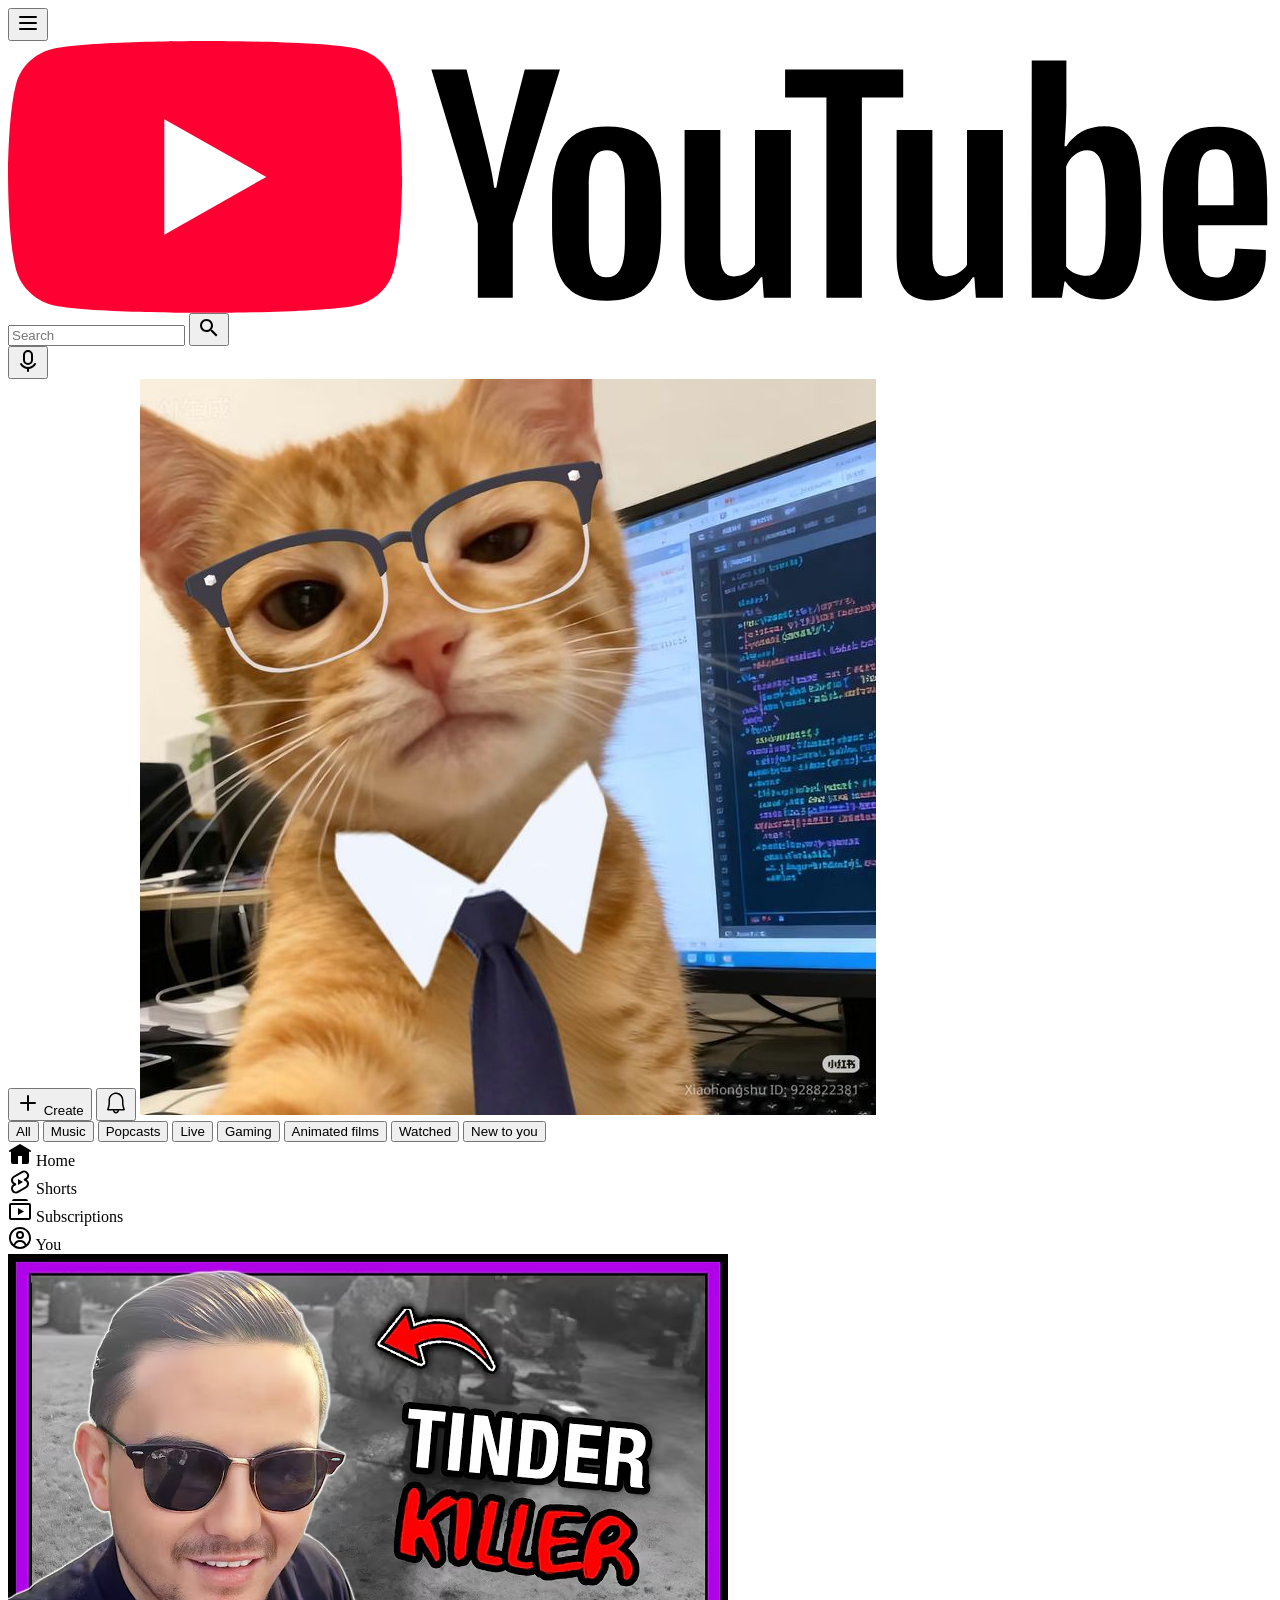
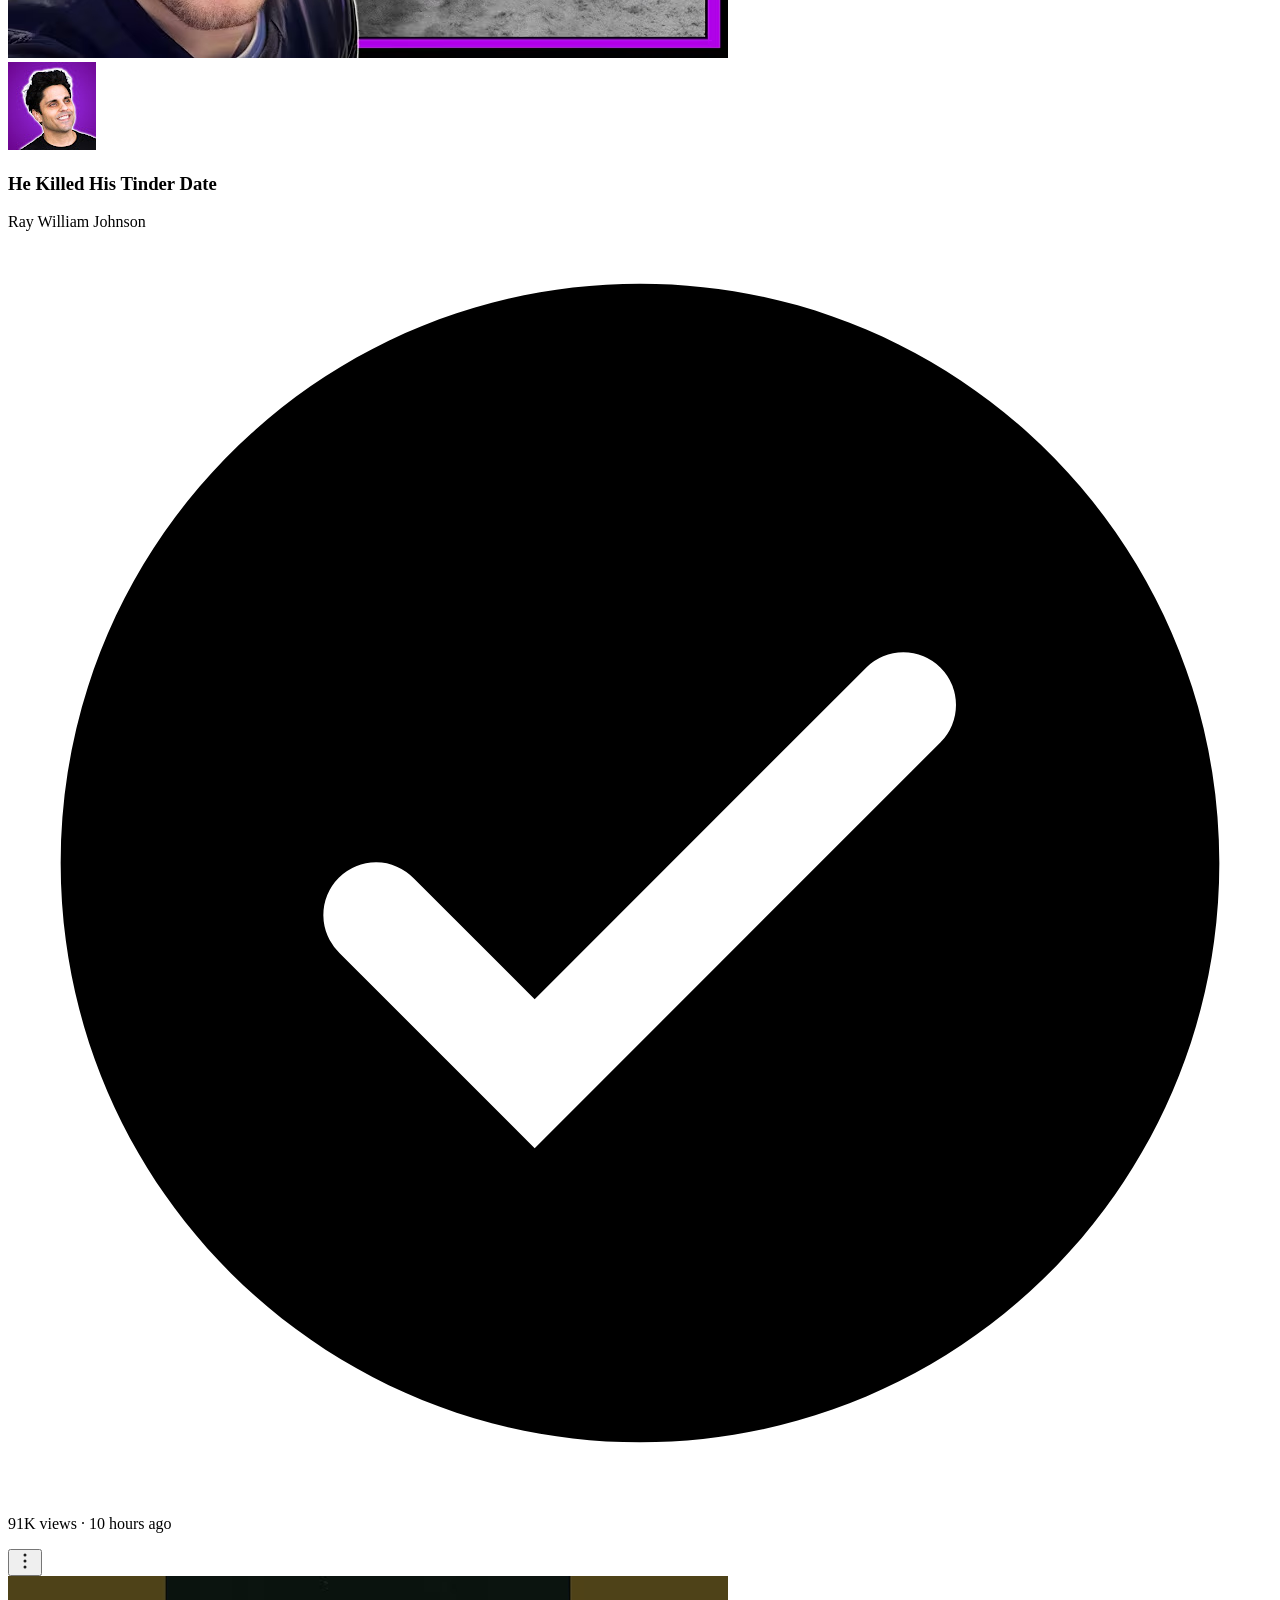
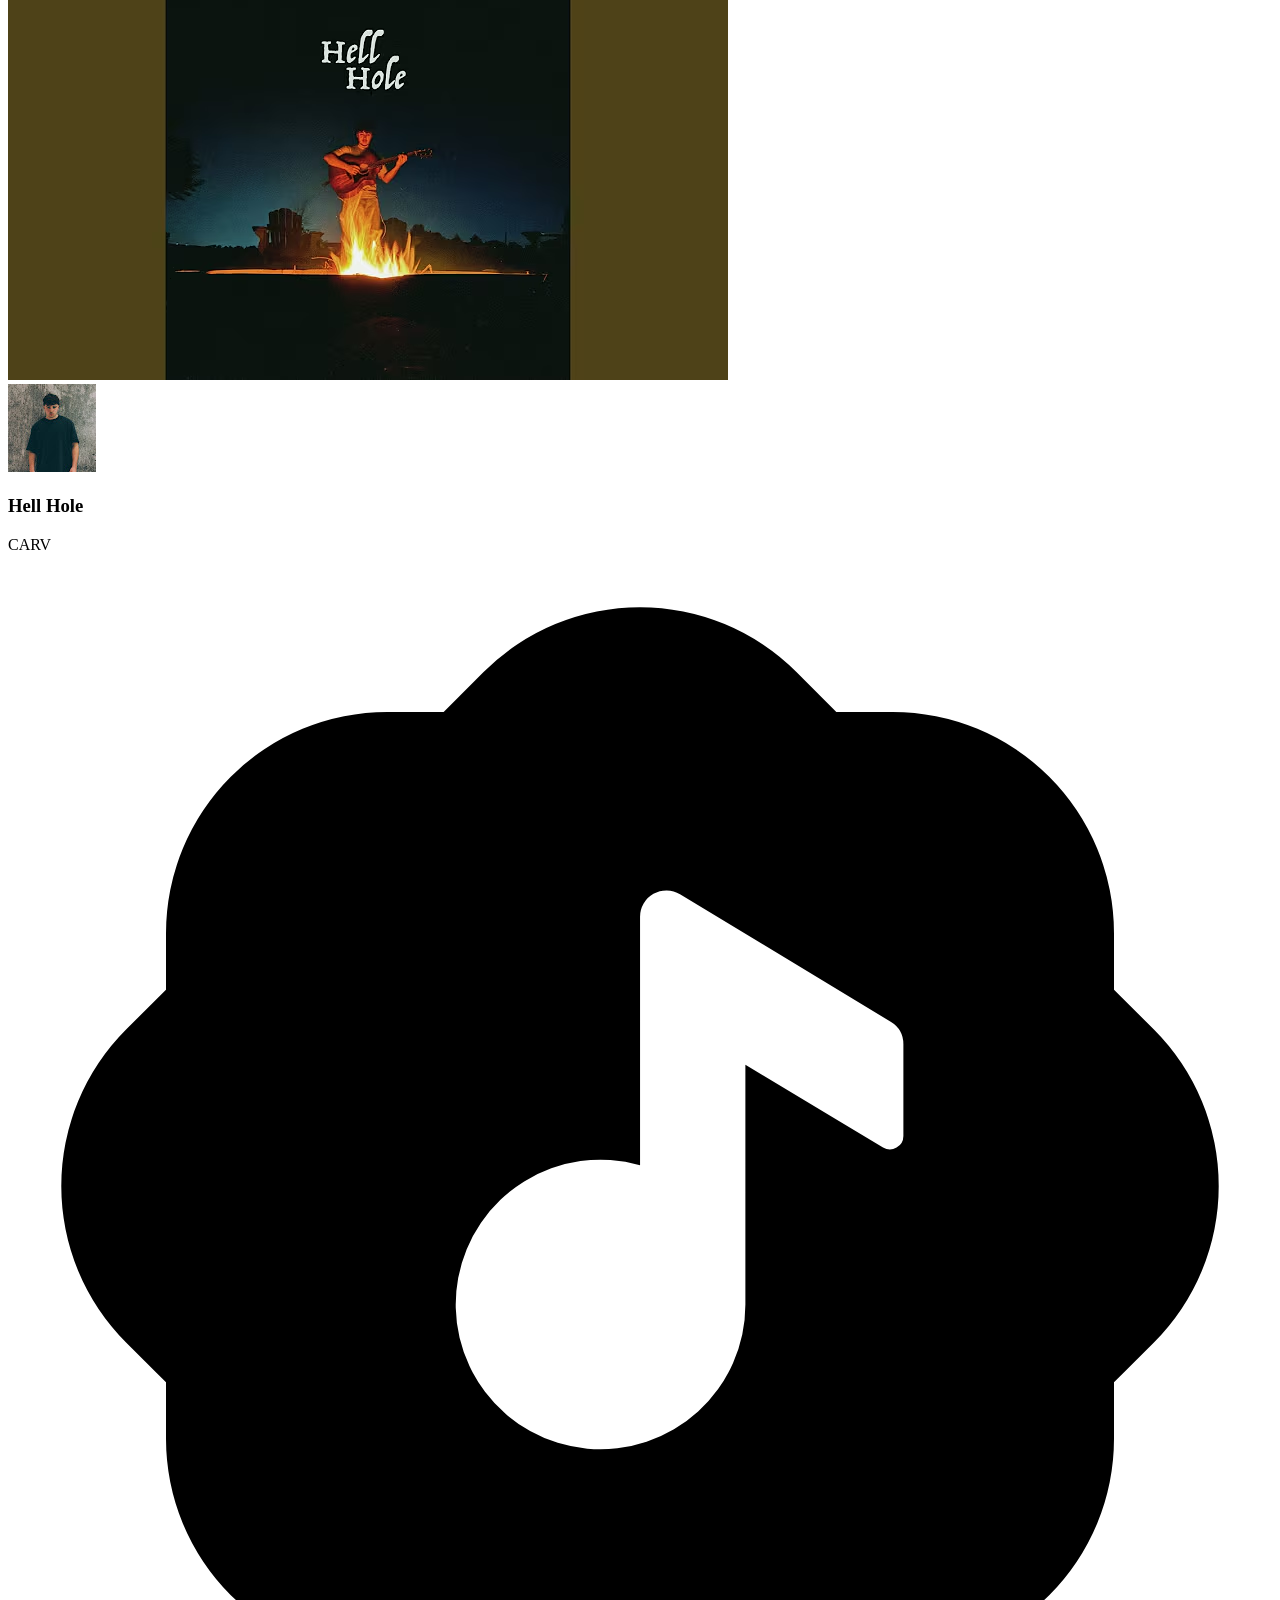
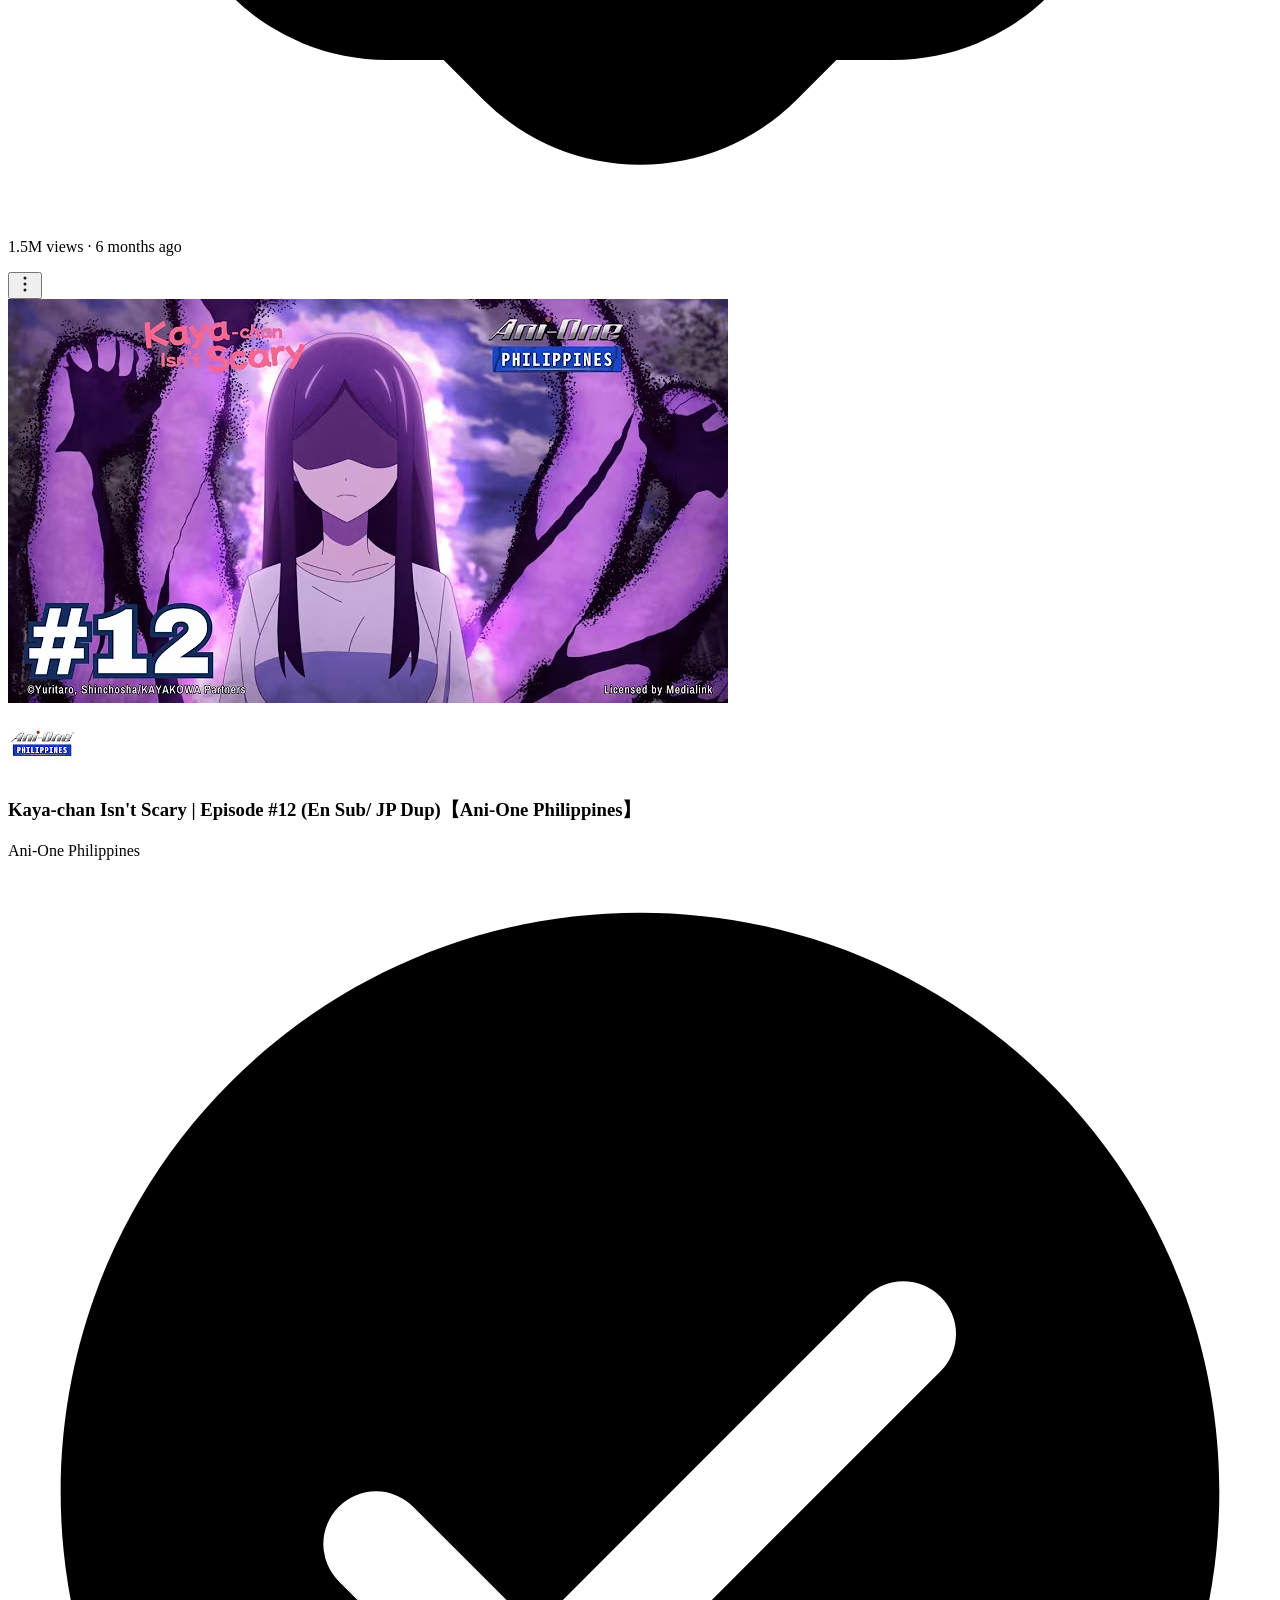
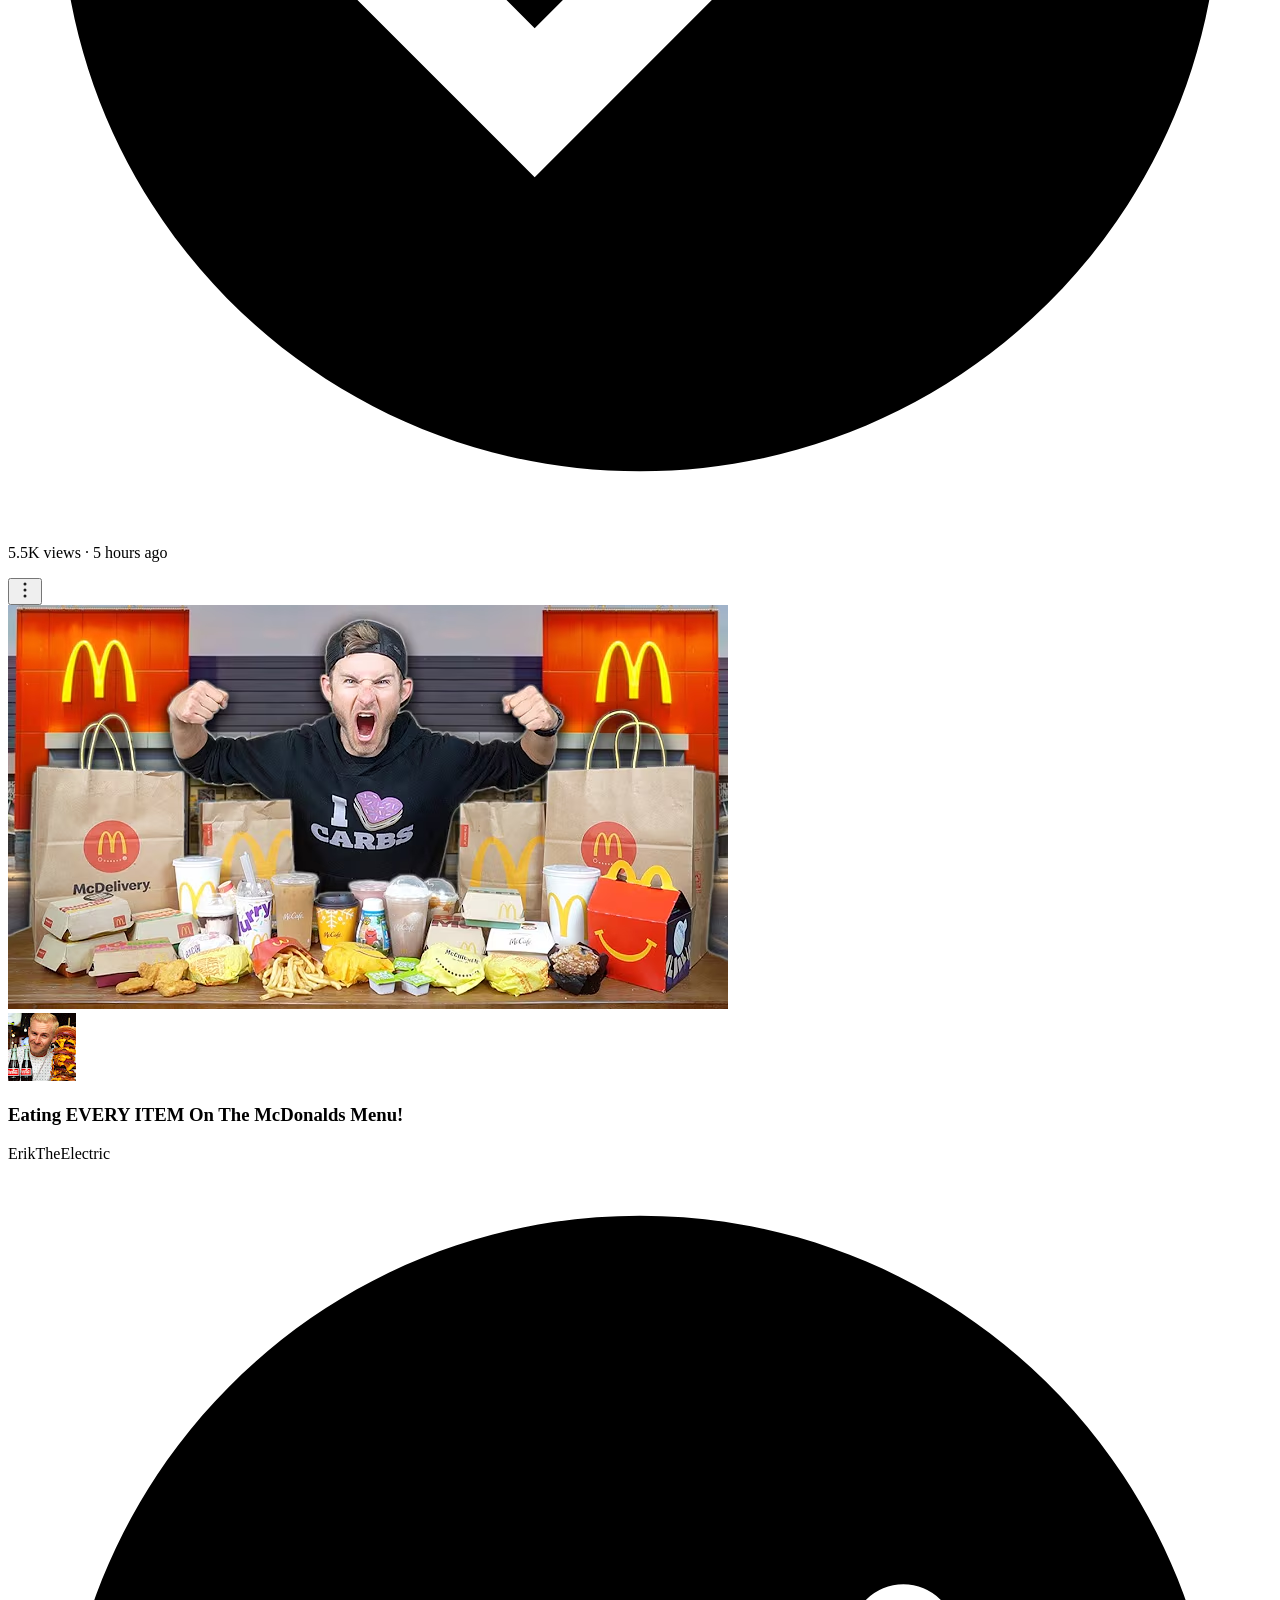
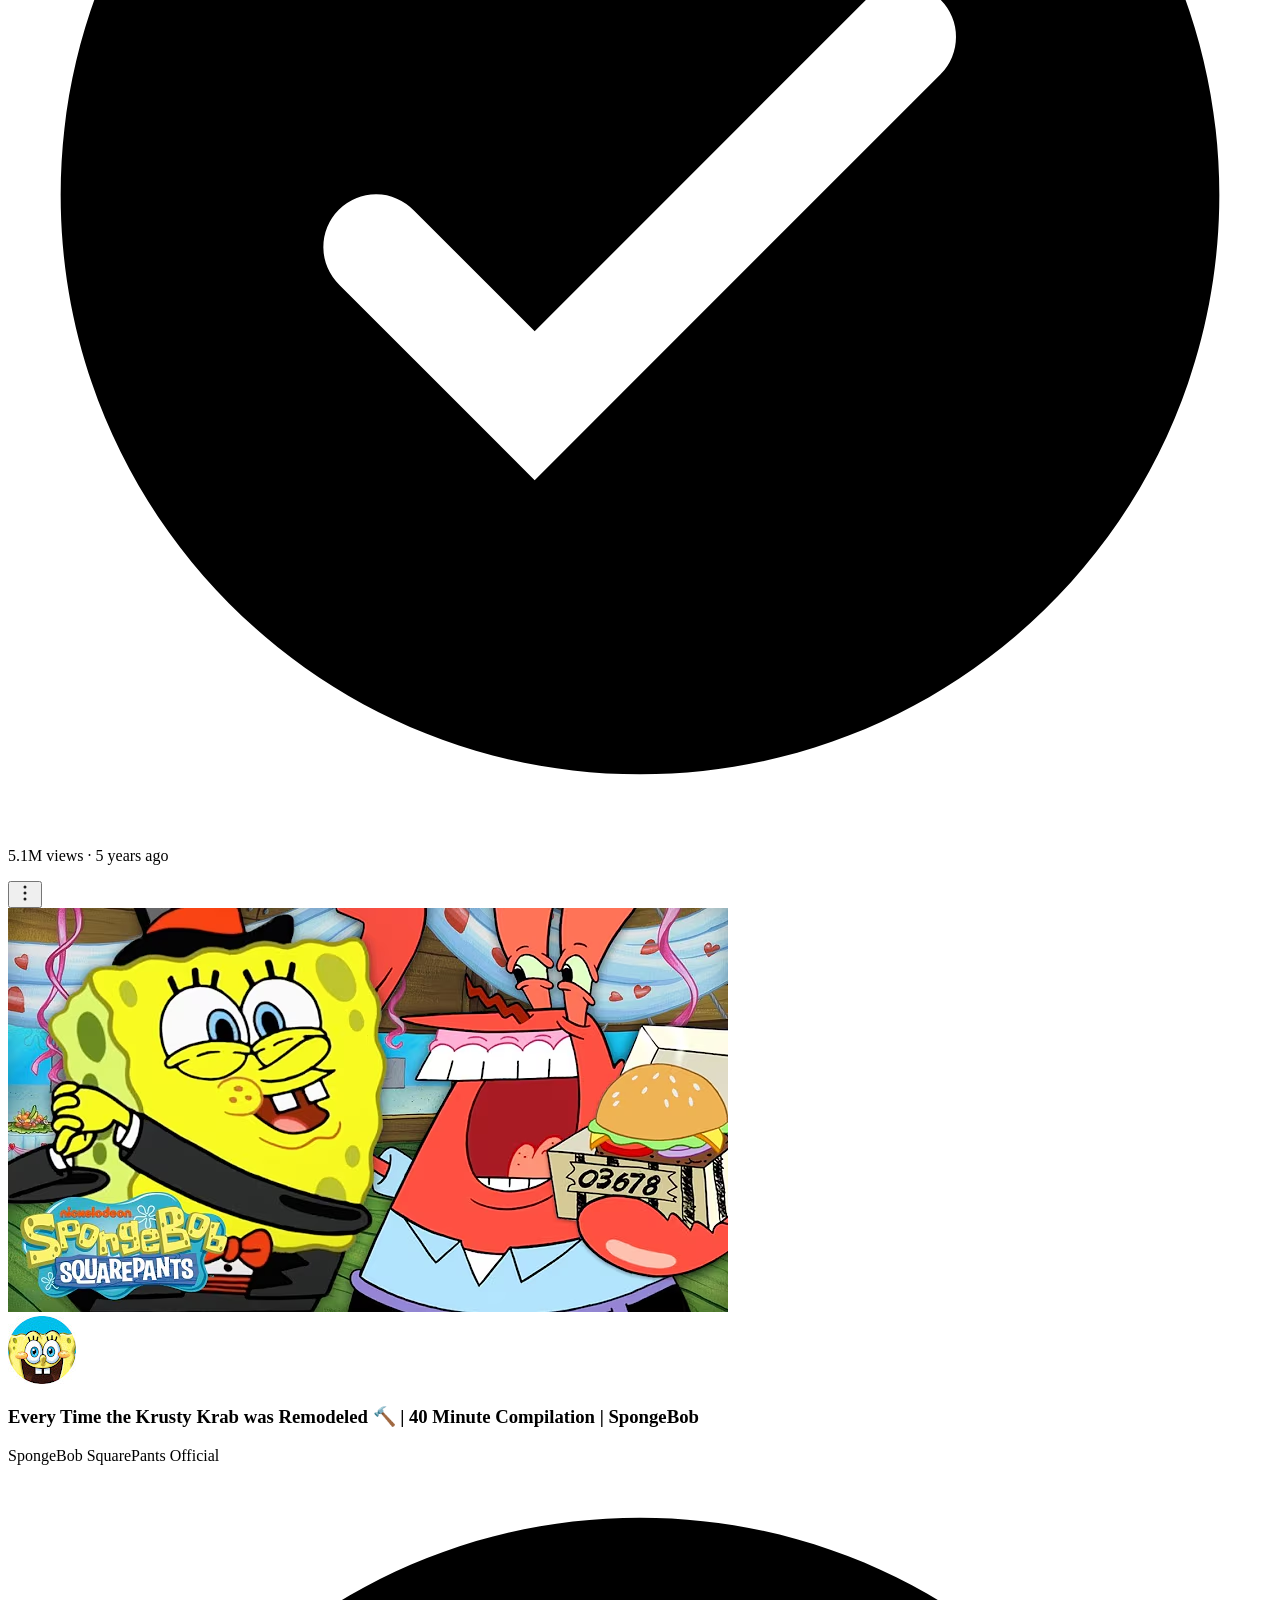
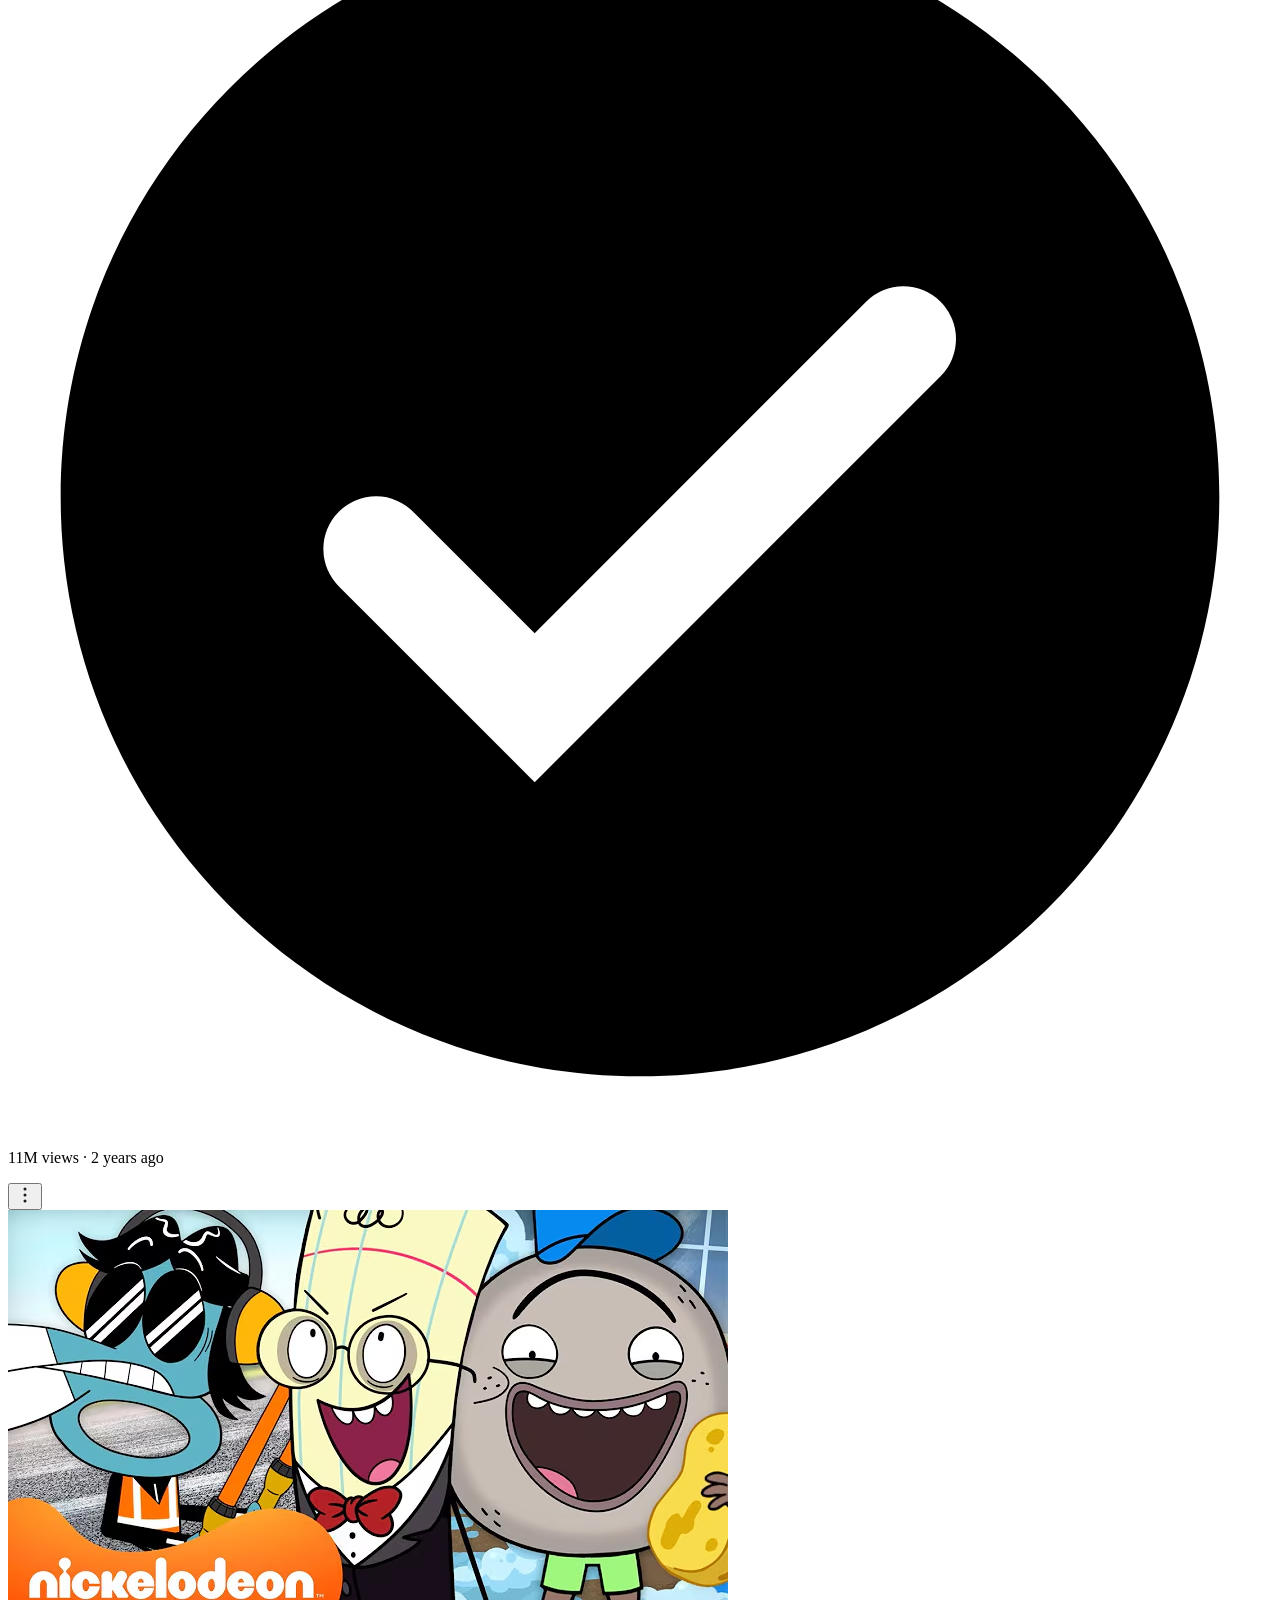
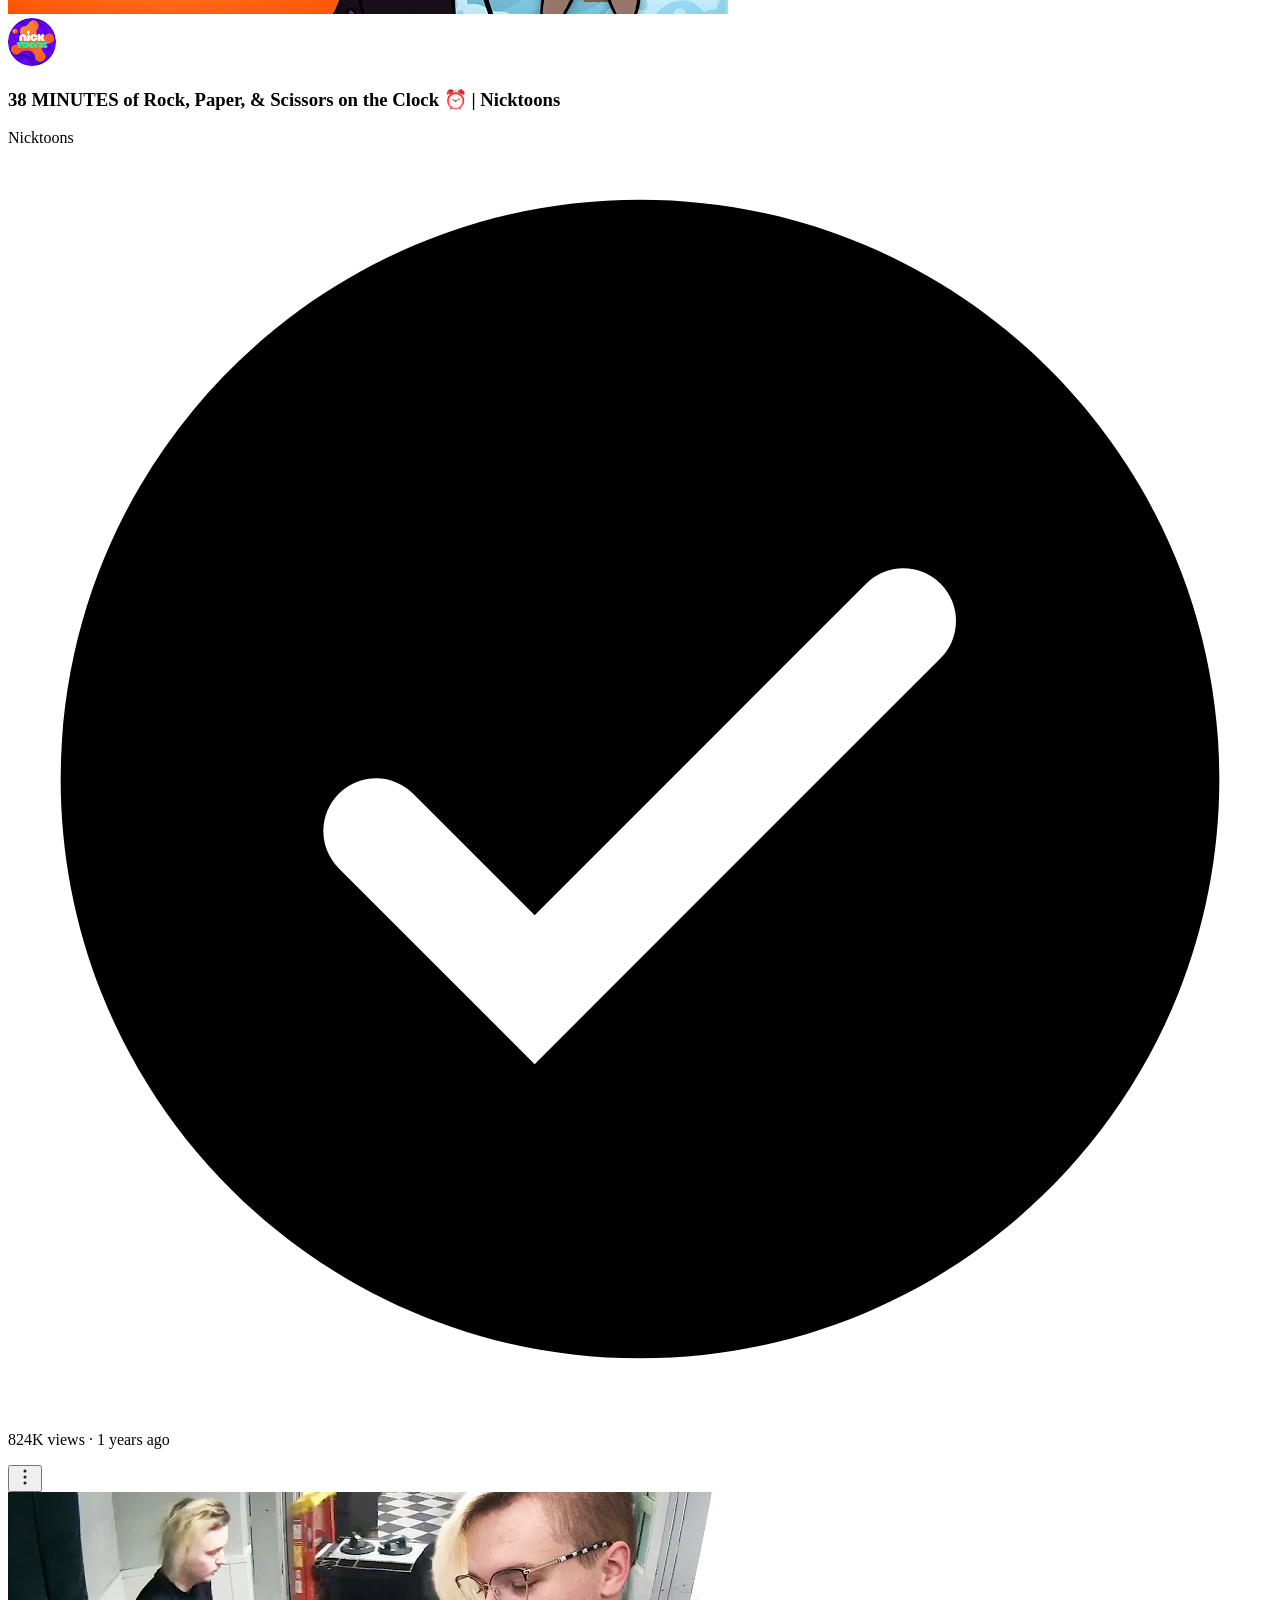
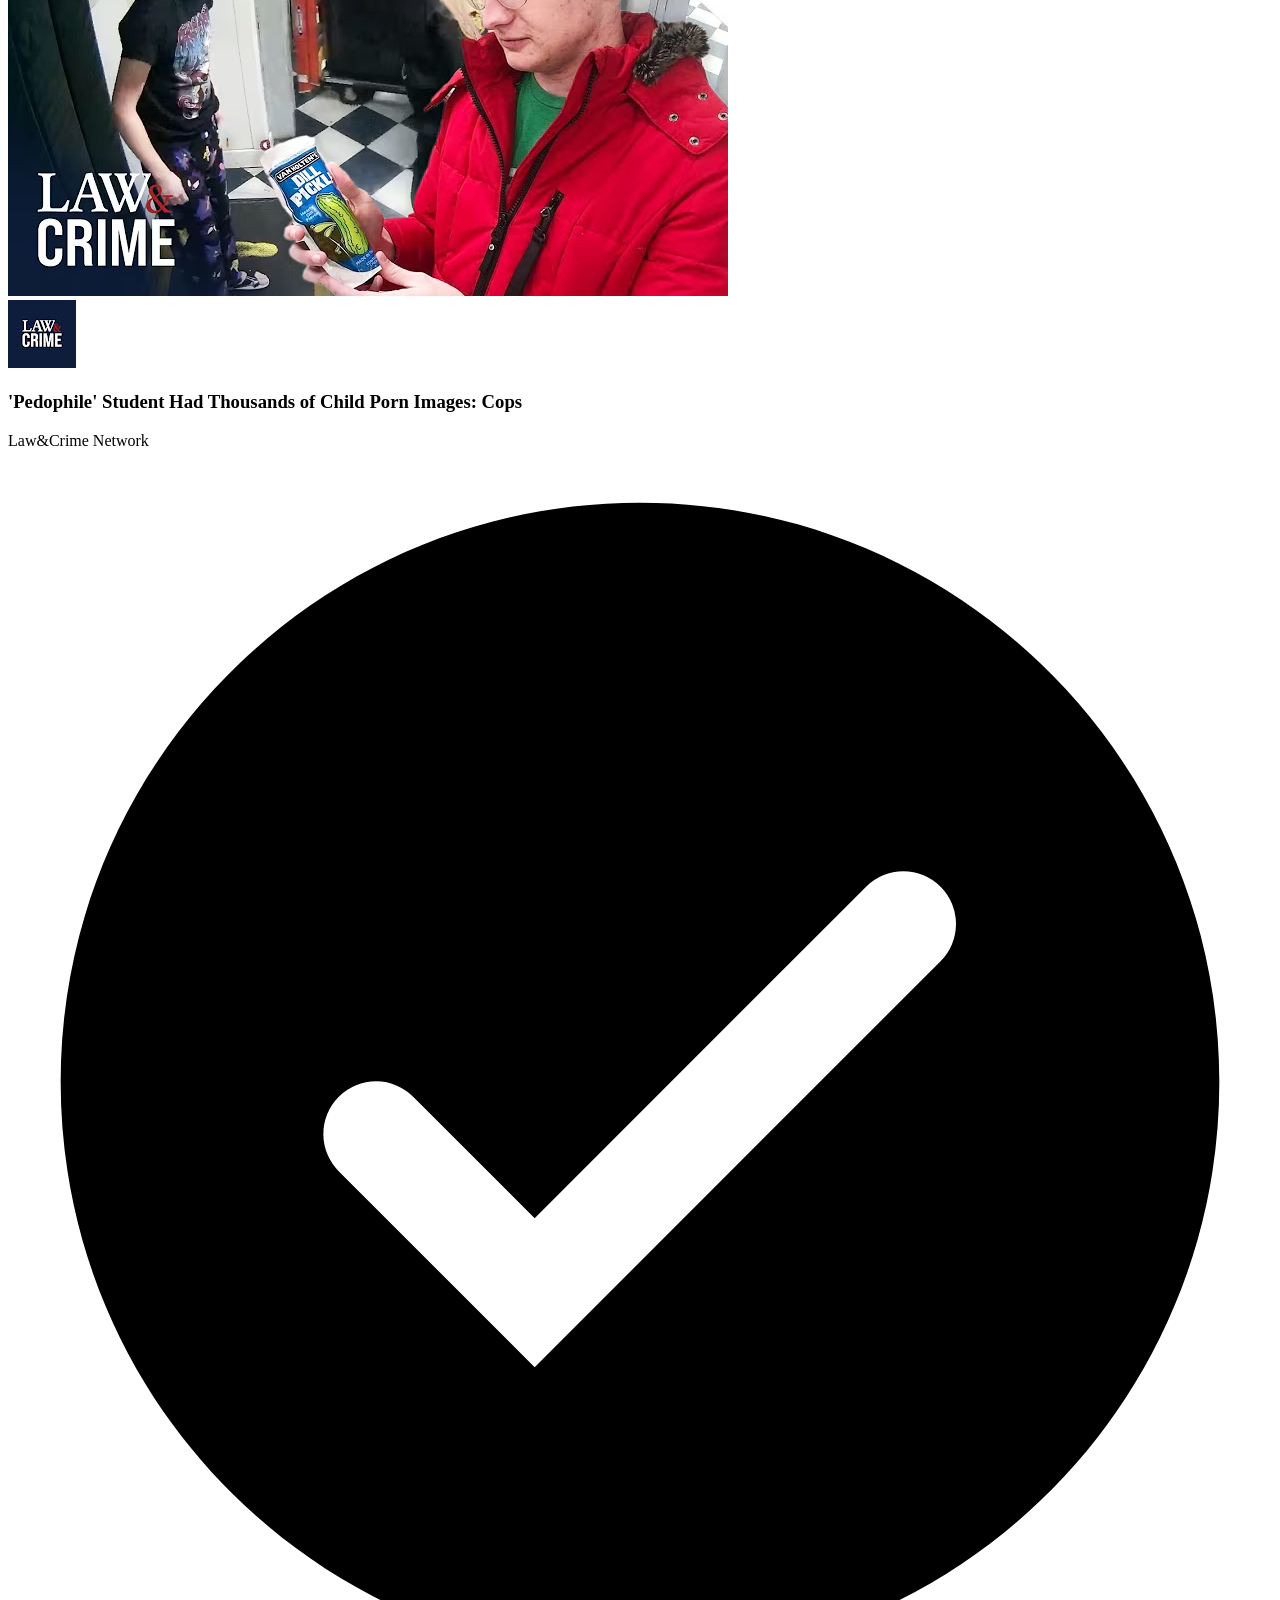
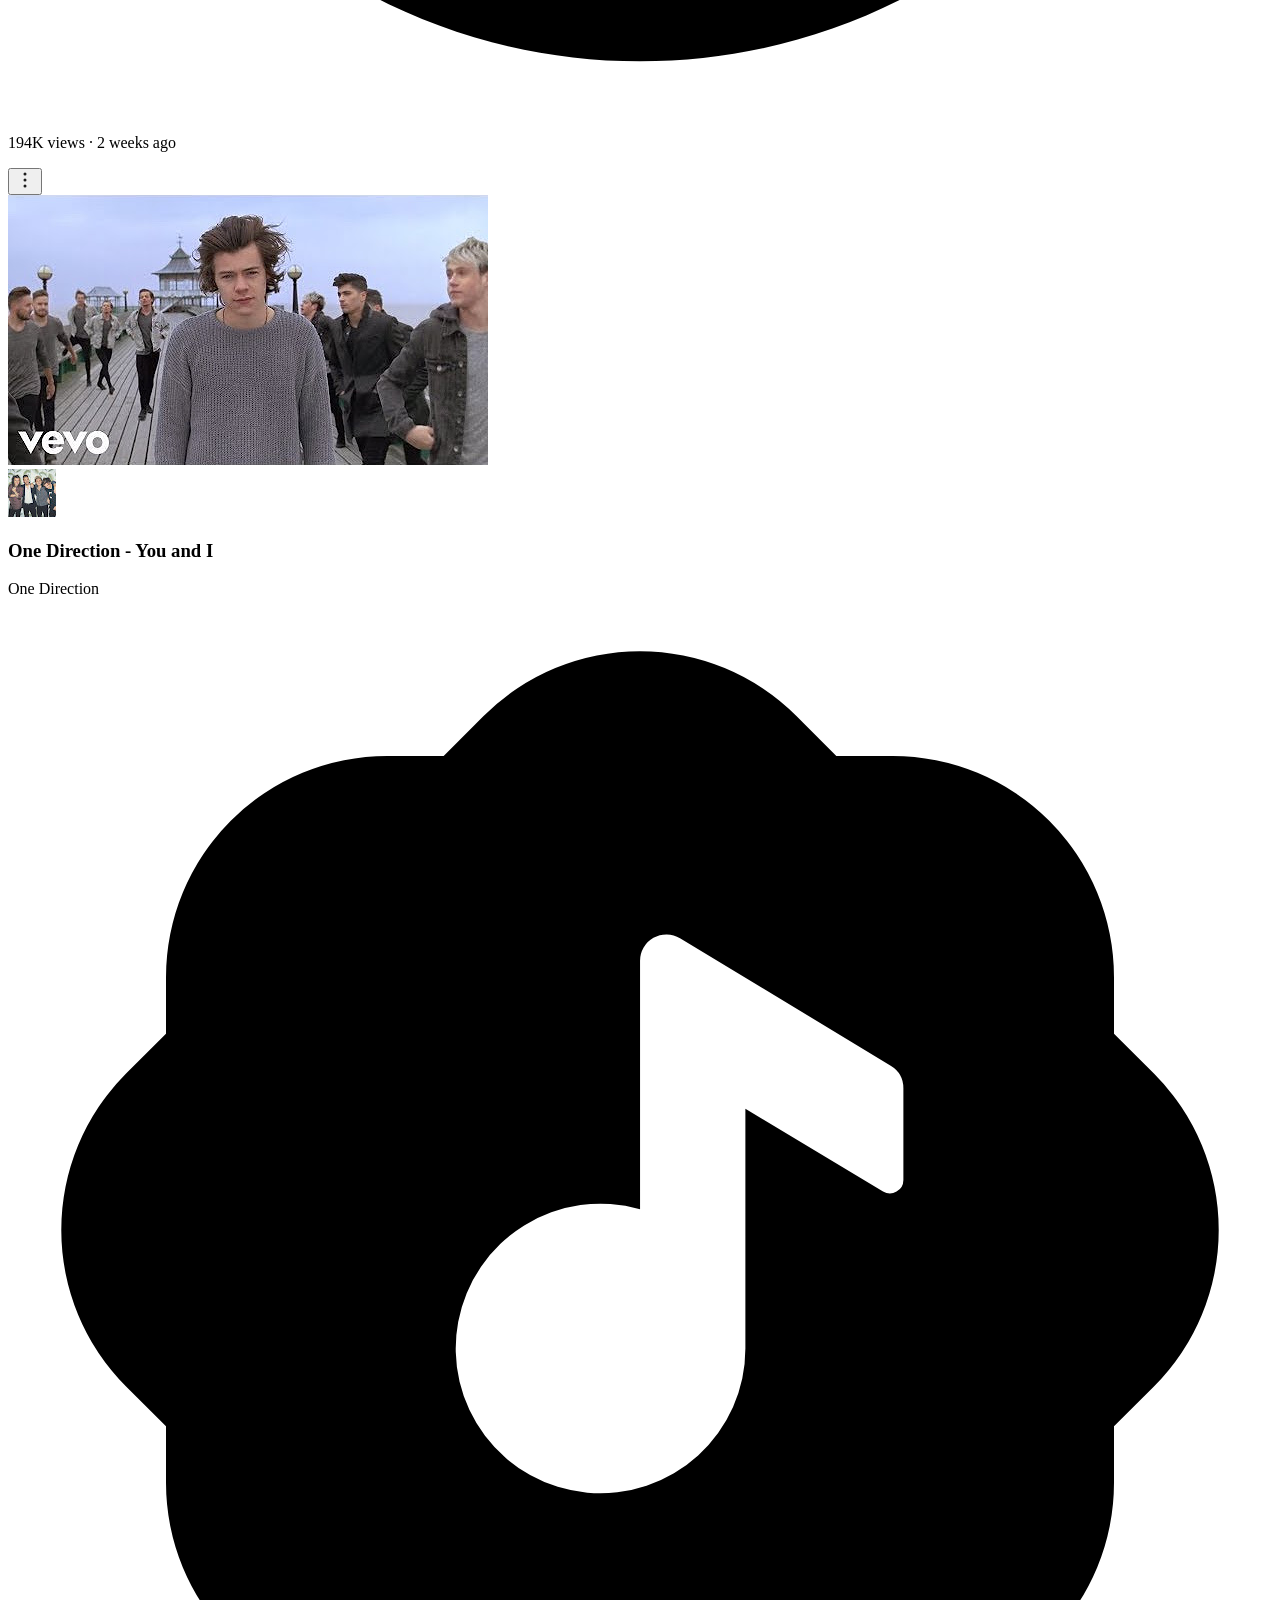
==== try1.html @ 24ae7d8e "My first commit" ====
<!DOCTYPE html>
<html lang="en">
<head>
  <meta charset="UTF-8">
  <meta name="viewport" content="width=device-width, initial-scale=1.0">
  <title>Youtube clone</title>
  <link rel="stylesheet" href="css/try1.css">
  <link href="https://fonts.googleapis.com/css2?family=Roboto:wght@400;700&display=swap" rel="stylesheet">
</head>

<body>
  <header class="vid-flexbox">
    <div class="left-section">
      <button class="menu">
        <svg xmlns="http://www.w3.org/2000/svg" height="24" viewBox="0 0 24 24" width="24" focusable="false" aria-hidden="true" style="pointer-events: none; display: inherit; width: 100%; height: 100%;"><path d="M20 5H4a1 1 0 000 2h16a1 1 0 100-2Zm0 6H4a1 1 0 000 2h16a1 1 0 000-2Zm0 6H4a1 1 0 000 2h16a1 1 0 000-2Z"></path></svg>
      </button>
      
      <div class="youtube-logo">
            <svg xmlns="http://www.w3.org/2000/svg" id="yt-ringo2-svg_yt10" width="93" height="20" viewBox="0 0 93 20" focusable="false" aria-hidden="true" style="pointer-events: none; display: inherit; width: 100%; height: 100%;">
            <g>
              <path d="M14.4848 20C14.4848 20 23.5695 20 25.8229 19.4C27.0917 19.06 28.0459 18.08 28.3808 16.87C29 14.65 29 9.98 29 9.98C29 9.98 29 5.34 28.3808 3.14C28.0459 1.9 27.0917 0.94 25.8229 0.61C23.5695 0 14.4848 0 14.4848 0C14.4848 0 5.42037 0 3.17711 0.61C1.9286 0.94 0.954148 1.9 0.59888 3.14C0 5.34 0 9.98 0 9.98C0 9.98 0 14.65 0.59888 16.87C0.954148 18.08 1.9286 19.06 3.17711 19.4C5.42037 20 14.4848 20 14.4848 20Z" fill="#FF0033"></path>
              <path d="M19 10L11.5 5.75V14.25L19 10Z" fill="white"></path>
            </g>
            <g id="youtube-paths_yt10">
              <path d="M37.1384 18.8999V13.4399L40.6084 2.09994H38.0184L36.6984 7.24994C36.3984 8.42994 36.1284 9.65994 35.9284 10.7999H35.7684C35.6584 9.79994 35.3384 8.48994 35.0184 7.22994L33.7384 2.09994H31.1484L34.5684 13.4399V18.8999H37.1384Z"></path>
              <path d="M44.1003 6.29994C41.0703 6.29994 40.0303 8.04994 40.0303 11.8199V13.6099C40.0303 16.9899 40.6803 19.1099 44.0403 19.1099C47.3503 19.1099 48.0603 17.0899 48.0603 13.6099V11.8199C48.0603 8.44994 47.3803 6.29994 44.1003 6.29994ZM45.3903 14.7199C45.3903 16.3599 45.1003 17.3899 44.0503 17.3899C43.0203 17.3899 42.7303 16.3499 42.7303 14.7199V10.6799C42.7303 9.27994 42.9303 8.02994 44.0503 8.02994C45.2303 8.02994 45.3903 9.34994 45.3903 10.6799V14.7199Z"></path>
              <path d="M52.2713 19.0899C53.7313 19.0899 54.6413 18.4799 55.3913 17.3799H55.5013L55.6113 18.8999H57.6012V6.53994H54.9613V16.4699C54.6812 16.9599 54.0312 17.3199 53.4212 17.3199C52.6512 17.3199 52.4113 16.7099 52.4113 15.6899V6.53994H49.7812V15.8099C49.7812 17.8199 50.3613 19.0899 52.2713 19.0899Z"></path>
              <path d="M62.8261 18.8999V4.14994H65.8661V2.09994H57.1761V4.14994H60.2161V18.8999H62.8261Z"></path>
              <path d="M67.8728 19.0899C69.3328 19.0899 70.2428 18.4799 70.9928 17.3799H71.1028L71.2128 18.8999H73.2028V6.53994H70.5628V16.4699C70.2828 16.9599 69.6328 17.3199 69.0228 17.3199C68.2528 17.3199 68.0128 16.7099 68.0128 15.6899V6.53994H65.3828V15.8099C65.3828 17.8199 65.9628 19.0899 67.8728 19.0899Z"></path>
              <path d="M80.6744 6.26994C79.3944 6.26994 78.4744 6.82994 77.8644 7.73994H77.7344C77.8144 6.53994 77.8744 5.51994 77.8744 4.70994V1.43994H75.3244L75.3144 12.1799L75.3244 18.8999H77.5444L77.7344 17.6999H77.8044C78.3944 18.5099 79.3044 19.0199 80.5144 19.0199C82.5244 19.0199 83.3844 17.2899 83.3844 13.6099V11.6999C83.3844 8.25994 82.9944 6.26994 80.6744 6.26994ZM80.7644 13.6099C80.7644 15.9099 80.4244 17.2799 79.3544 17.2799C78.8544 17.2799 78.1644 17.0399 77.8544 16.5899V9.23994C78.1244 8.53994 78.7244 8.02994 79.3944 8.02994C80.4744 8.02994 80.7644 9.33994 80.7644 11.7299V13.6099Z"></path>
              <path d="M92.6517 11.4999C92.6517 8.51994 92.3517 6.30994 88.9217 6.30994C85.6917 6.30994 84.9717 8.45994 84.9717 11.6199V13.7899C84.9717 16.8699 85.6317 19.1099 88.8417 19.1099C91.3817 19.1099 92.6917 17.8399 92.5417 15.3799L90.2917 15.2599C90.2617 16.7799 89.9117 17.3999 88.9017 17.3999C87.6317 17.3999 87.5717 16.1899 87.5717 14.3899V13.5499H92.6517V11.4999ZM88.8617 7.96994C90.0817 7.96994 90.1717 9.11994 90.1717 11.0699V12.0799H87.5717V11.0699C87.5717 9.13994 87.6517 7.96994 88.8617 7.96994Z"></path>
            </g>
        </svg>
      </div>
    </div>

    <div class="middle-section">
      <div class="search-bar">
        <input class="search-input" type="text" placeholder="Search">
        <button class="search-icon">
          <svg height="24" viewBox="0 0 24 24" width="24"><path d="M15.5 14h-.79l-.28-.27C15.41 12.59 16 11.11 16 9.5 16 5.91 13.09 3 9.5 3S3 5.91 3 9.5 5.91 16 9.5 16c1.61 0 3.09-.59 4.23-1.57l.27.28v.79l5 4.99L20.49 19l-4.99-5zm-6 0C7.01 14 5 11.99 5 9.5S7.01 5 9.5 5 14 7.01 14 9.5 11.99 14 9.5 14z"></path></svg>
        </button>
      </div>

      <button class="mic-icon">
        <svg xmlns="http://www.w3.org/2000/svg" height="24" viewBox="0 0 24 24" width="24" focusable="false" aria-hidden="true" style="pointer-events: none; display: inherit; width: 100%; height: 100%;"><path d="M18.063 14.5a1 1 0 111.73 1A8.998 8.998 0 0113 19.942V22a1 1 0 11-2 0v-2.058A8.999 8.999 0 014.206 15.5l.866-.5.865-.5a7.002 7.002 0 0012.125 0ZM12 1a5 5 0 015 5v5a5 5 0 01-10 0V6a5 5 0 015-5ZM4.572 14.134a1 1 0 011.365.366l-1.731 1a1 1 0 01.366-1.366ZM12 3a3 3 0 00-3 3v5a3 3 0 106 0V6a3 3 0 00-3-3Z"></path></svg>
      </button>
    </div>

    <div class="right-section">
      <button class="create-vid">
        <svg fill="#000000" width="24px" height="24px" viewBox="0 0 24 24" id="plus" data-name="Flat Color" xmlns="http://www.w3.org/2000/svg" class="icon flat-color"><path id="primary" d="M12,20a1,1,0,0,1-1-1V13H5a1,1,0,0,1,0-2h6V5a1,1,0,0,1,2,0v6h6a1,1,0,0,1,0,2H13v6A1,1,0,0,1,12,20Z" style="fill: rgb(0, 0, 0);"></path></svg>
        <span>Create</span>
      </button>

      <button class="notification">
        <svg width="24px" height="24px" viewBox="0 0 16 16" xmlns="http://www.w3.org/2000/svg" fill="#000000"><path d="M13.377 10.573a7.63 7.63 0 0 1-.383-2.38V6.195a5.115 5.115 0 0 0-1.268-3.446 5.138 5.138 0 0 0-3.242-1.722c-.694-.072-1.4 0-2.07.227-.67.215-1.28.574-1.794 1.053a4.923 4.923 0 0 0-1.208 1.675 5.067 5.067 0 0 0-.431 2.022v2.2a7.61 7.61 0 0 1-.383 2.37L2 12.343l.479.658h3.505c0 .526.215 1.04.586 1.412.37.37.885.586 1.412.586.526 0 1.04-.215 1.411-.586s.587-.886.587-1.412h3.505l.478-.658-.586-1.77zm-4.69 3.147a.997.997 0 0 1-.705.299.997.997 0 0 1-.706-.3.997.997 0 0 1-.3-.705h1.999a.939.939 0 0 1-.287.706zm-5.515-1.71l.371-1.114a8.633 8.633 0 0 0 .443-2.691V6.004c0-.563.12-1.113.347-1.616.227-.514.55-.969.969-1.34.419-.382.91-.67 1.436-.837.538-.18 1.1-.24 1.65-.18a4.147 4.147 0 0 1 2.597 1.4 4.133 4.133 0 0 1 1.004 2.776v2.01c0 .909.144 1.818.443 2.691l.371 1.113h-9.63v-.012z"/></svg>
      </button>

      <img class="profile" src="profile/myChannel.jpg" alt="My Profile">
    </div>

    <div class="chip-contents">
      <button class="chips all">All</button>
      <button class="chips">Music</button>
      <button class="chips">Popcasts</button>
      <button class="chips">Live</button>
      <button class="chips">Gaming</button>
      <button class="chips">Animated films</button>
      <button class="chips">Watched</button>
      <button class="chips">New to you</button>
    </div>

    <div class="side-bar">
      <div class="sidebar-link">
        <svg xmlns="http://www.w3.org/2000/svg" height="24" viewBox="0 0 24 24" width="24" focusable="false" aria-hidden="true"><path d="m11.485 2.143-8 4.8-2 1.2a1 1 0 001.03 1.714L3 9.567V20a2 2 0 002 2h5v-8h4v8h5a2 2 0 002-2V9.567l.485.29a1 1 0 001.03-1.714l-2-1.2-8-4.8a1 1 0 00-1.03 0Z"></path></svg>
        <span>Home</span>
      </div>

      <div class="sidebar-link">
        <svg xmlns="http://www.w3.org/2000/svg" height="24" viewBox="0 0 24 24" width="24" focusable="false" aria-hidden="true" ><path d="m13.467 1.19-8 4.7a5 5 0 00-.255 8.46 5 5 0 005.32 8.462l8-4.7a5 5 0 00.258-8.462 5 5 0 001.641-6.464l-.12-.217a5 5 0 00-6.844-1.78m5.12 2.79a2.999 2.999 0 01-1.067 4.107l-1.327.78a1 1 0 00.096 1.775l.943.423a3 3 0 01.288 5.323l-8 4.7a3 3 0 01-3.039-5.173l1.327-.78a1 1 0 00-.097-1.775l-.942-.423a3 3 0 01-.288-5.323l8-4.7a3 3 0 014.106 1.066ZM15 12l-5-3v6l5-3Z"></path></svg>
        <span>Shorts</span>
      </div>

      <div class="sidebar-link">
        <svg xmlns="http://www.w3.org/2000/svg" height="24" viewBox="0 0 24 24" width="24" focusable="false" aria-hidden="true"><path d="M18 1H6a2 2 0 00-2 2h16a2 2 0 00-2-2Zm3 4H3a2 2 0 00-2 2v13a2 2 0 002 2h18a2 2 0 002-2V7a2 2 0 00-2-2ZM3 20V7h18v13H3Zm13-6.5L10 10v7l6-3.5Z"></path></svg>
        <span>Subscriptions</span>
      </div>

      <div class="sidebar-link">
        <svg xmlns="http://www.w3.org/2000/svg" height="24" viewBox="0 0 24 24" width="24" focusable="false" aria-hidden="true" ><path d="M12 1C5.925 1 1 5.925 1 12s4.925 11 11 11 11-4.925 11-11S18.075 1 12 1Zm0 2a9 9 0 016.447 15.276 7 7 0 00-12.895 0A9 9 0 0112 3Zm0 2a4 4 0 100 8 4 4 0 000-8Zm0 2a2 2 0 110 4 2 2 0 010-4Zm-.1 9.001L11.899 16a5 5 0 014.904 3.61A8.96 8.96 0 0112 21a8.96 8.96 0 01-4.804-1.391 5 5 0 014.704-3.608Z"></path></svg>
        <span>You</span>
      </div>
    </div>
  </header>

  <section class="vid-grid">
      <article class="vid-preview">
        <div class="vid-card">
          <img class="picture" src="picture/hq720.avif" alt="Video Thumbnail">
        </div>

        <div class="vid-container">
          <div class="vid-profile">
            <img class="profile" src="profile/channels4_profile.jpg" alt="Ray William Johnson">
          </div>

          <div class="vid-info">
            <h3 class="vid-title">He Killed His Tinder Date</h3>
                
            <p class="vid-owner">
              Ray William Johnson
              <span class="badge">
                <svg xmlns="http://www.w3.org/2000/svg" height="24" viewBox="0 0 24 24" width="24" focusable="false" aria-hidden="true" style="pointer-events: none; display: inherit; width: 100%; height: 100%;"><path d="M12 1C5.925 1 1 5.925 1 12s4.925 11 11 11 11-4.925 11-11S18.075 1 12 1Zm5.707 7.293a1 1 0 010 1.414L10 17.414l-3.707-3.707a1 1 0 111.414-1.414L10 14.586l6.293-6.293a1 1 0 011.414 0Z"></path></svg>
              </span>
            </p>

            <p class="vid-stats">91K views &#183; 10 hours ago</p>
          </div>

          <button class="ellipsis" aria-label="More options">
            <svg width="18px" height="18px" viewBox="0 0 24 24" fill="currentColor" xmlns="http://www.w3.org/2000/svg">
              <circle cx="12" cy="4" r="2" fill="#1C1C1C"/>
              <circle cx="12" cy="12" r="2" fill="#1C1C1C"/>
              <circle cx="12" cy="20" r="2" fill="#1C1C1C"/>
            </svg>
          </button>
        </div>
      </article>
    <!------------------------------------------------------------------------------->
      <article class="vid-preview">
        <div class="vid-card">
          <img class="picture" src="picture/hq721.avif" alt="Video Thumbnail">
        </div>

        <div class="vid-container">
          <div class="vid-profile">
            <img class="profile" src="profile/channels5_profile.jpg" alt="CARV">
          </div>

          <div class="vid-info">
            <h3 class="vid-title">Hell Hole</h3>
                
            <p class="vid-owner">
              CARV
              <span class="badge">
                <svg xmlns="http://www.w3.org/2000/svg" height="24" viewBox="0 0 24 24" width="24" focusable="false" aria-hidden="true" style="pointer-events: none; display: inherit; width: 100%; height: 100%;"><path d="M9.03 2.242 8.272 3H7.2A4.2 4.2 0 003 7.2v1.072l-.758.758a4.2 4.2 0 000 5.94l.758.758V16.8A4.2 4.2 0 007.2 21h1.072l.758.758a4.2 4.2 0 005.94 0l.758-.758H16.8a4.2 4.2 0 004.2-4.2v-1.072l.758-.758a4.2 4.2 0 000-5.94L21 8.272V7.2A4.2 4.2 0 0016.8 3h-1.072l-.758-.758a4.2 4.2 0 00-5.94 0Zm7.73 6.638a.5.5 0 01.241.427v1.743a.256.256 0 01-.386.219L14.001 9.7v4.55a2.75 2.75 0 11-2-2.646V6.888a.5.5 0 01.759-.428l4 2.42Z"></path></svg>
              </span>
            </p>

            <p class="vid-stats">1.5M views &#183; 6 months ago</p>
          </div>

          <button class="ellipsis" aria-label="More options">
            <svg width="18px" height="18px" viewBox="0 0 24 24" fill="currentColor" xmlns="http://www.w3.org/2000/svg">
              <circle cx="12" cy="4" r="2" fill="#1C1C1C"/>
              <circle cx="12" cy="12" r="2" fill="#1C1C1C"/>
              <circle cx="12" cy="20" r="2" fill="#1C1C1C"/>
            </svg>
          </button>
        </div>
      </article>
    <!------------------------------------------------------------------------------->

      <article class="vid-preview">
        <div class="vid-card">
          <img class="picture" src="picture/hq722.avif" alt="Video Thumbnail">
        </div>

        <div class="vid-container">
          <div class="vid-profile">
            <img class="profile" src="profile/channels6_profile.jpg" alt="Ani-One Philippines">
          </div>

          <div class="vid-info">
            <h3 class="vid-title">Kaya-chan Isn't Scary | Episode #12 (En Sub/ JP Dup)【Ani-One Philippines】</h3>
                
            <p class="vid-owner">
              Ani-One Philippines
              <span class="badge">
                <svg xmlns="http://www.w3.org/2000/svg" height="24" viewBox="0 0 24 24" width="24" focusable="false" aria-hidden="true" style="pointer-events: none; display: inherit; width: 100%; height: 100%;"><path d="M12 1C5.925 1 1 5.925 1 12s4.925 11 11 11 11-4.925 11-11S18.075 1 12 1Zm5.707 7.293a1 1 0 010 1.414L10 17.414l-3.707-3.707a1 1 0 111.414-1.414L10 14.586l6.293-6.293a1 1 0 011.414 0Z"></path></svg>
              </span>
            </p>

            <p class="vid-stats">5.5K views &#183; 5 hours ago</p>
          </div>

          <button class="ellipsis" aria-label="More options">
            <svg width="18px" height="18px" viewBox="0 0 24 24" fill="currentColor" xmlns="http://www.w3.org/2000/svg">
              <circle cx="12" cy="4" r="2" fill="#1C1C1C"/>
              <circle cx="12" cy="12" r="2" fill="#1C1C1C"/>
              <circle cx="12" cy="20" r="2" fill="#1C1C1C"/>
            </svg>
          </button>
        </div>
      </article>
    <!------------------------------------------------------------------------------->

      <article class="vid-preview">
        <div class="vid-card">
          <img class="picture" src="picture/hq723.avif" alt="Video Thumbnail">
        </div>

        <div class="vid-container">
          <div class="vid-profile">
            <img class="profile" src="profile/channels7_profile.jpg" alt="ErikTheElectric">
          </div>

          <div class="vid-info">
            <h3 class="vid-title">Eating EVERY ITEM On The McDonalds Menu!</h3>
                
            <p class="vid-owner">
              ErikTheElectric
              <span class="badge">
                <svg xmlns="http://www.w3.org/2000/svg" height="24" viewBox="0 0 24 24" width="24" focusable="false" aria-hidden="true" style="pointer-events: none; display: inherit; width: 100%; height: 100%;"><path d="M12 1C5.925 1 1 5.925 1 12s4.925 11 11 11 11-4.925 11-11S18.075 1 12 1Zm5.707 7.293a1 1 0 010 1.414L10 17.414l-3.707-3.707a1 1 0 111.414-1.414L10 14.586l6.293-6.293a1 1 0 011.414 0Z"></path></svg>
              </span>
            </p>

            <p class="vid-stats">5.1M views &#183; 5 years ago</p>
          </div>

          <button class="ellipsis" aria-label="More options">
            <svg width="18px" height="18px" viewBox="0 0 24 24" fill="currentColor" xmlns="http://www.w3.org/2000/svg">
              <circle cx="12" cy="4" r="2" fill="#1C1C1C"/>
              <circle cx="12" cy="12" r="2" fill="#1C1C1C"/>
              <circle cx="12" cy="20" r="2" fill="#1C1C1C"/>
            </svg>
          </button>
        </div>
      </article>

      <!------------------------------------------------------------------------------->

      <article class="vid-preview">
        <div class="vid-card">
          <img class="picture" src="picture/hq724.avif" alt="Video Thumbnail">
        </div>

        <div class="vid-container">
          <div class="vid-profile">
            <img class="profile" src="profile/channels8_profile.jpg" alt="SpongeBob SquarePants Official">
          </div>

          <div class="vid-info">
            <h3 class="vid-title">Every Time the Krusty Krab was Remodeled 🔨 | 40 Minute Compilation | SpongeBob</h3>
                
            <p class="vid-owner">
              SpongeBob SquarePants Official
              <span class="badge">
                <svg xmlns="http://www.w3.org/2000/svg" height="24" viewBox="0 0 24 24" width="24" focusable="false" aria-hidden="true" style="pointer-events: none; display: inherit; width: 100%; height: 100%;"><path d="M12 1C5.925 1 1 5.925 1 12s4.925 11 11 11 11-4.925 11-11S18.075 1 12 1Zm5.707 7.293a1 1 0 010 1.414L10 17.414l-3.707-3.707a1 1 0 111.414-1.414L10 14.586l6.293-6.293a1 1 0 011.414 0Z"></path></svg>
              </span>
            </p>

            <p class="vid-stats">11M views &#183; 2 years ago</p>
          </div>

          <button class="ellipsis" aria-label="More options">
            <svg width="18px" height="18px" viewBox="0 0 24 24" fill="currentColor" xmlns="http://www.w3.org/2000/svg">
              <circle cx="12" cy="4" r="2" fill="#1C1C1C"/>
              <circle cx="12" cy="12" r="2" fill="#1C1C1C"/>
              <circle cx="12" cy="20" r="2" fill="#1C1C1C"/>
            </svg>
          </button>
        </div>
      </article>

    <!------------------------------------------------------------------------------->

      <article class="vid-preview">
        <div class="vid-card">
          <img class="picture" src="picture/hq725.avif" alt="Video Thumbnail">
        </div>

        <div class="vid-container">
          <div class="vid-profile">
            <img class="profile" src="profile/channels9_profile.jpg" alt="Nicktoons">
          </div>

          <div class="vid-info">
            <h3 class="vid-title">38 MINUTES of Rock, Paper, & Scissors on the Clock ⏰ | Nicktoons</h3>
                
            <p class="vid-owner">
              Nicktoons
              <span class="badge">
                <svg xmlns="http://www.w3.org/2000/svg" height="24" viewBox="0 0 24 24" width="24" focusable="false" aria-hidden="true" style="pointer-events: none; display: inherit; width: 100%; height: 100%;"><path d="M12 1C5.925 1 1 5.925 1 12s4.925 11 11 11 11-4.925 11-11S18.075 1 12 1Zm5.707 7.293a1 1 0 010 1.414L10 17.414l-3.707-3.707a1 1 0 111.414-1.414L10 14.586l6.293-6.293a1 1 0 011.414 0Z"></path></svg>
              </span>
            </p>

            <p class="vid-stats">824K views &#183; 1 years ago</p>
          </div>

          <button class="ellipsis" aria-label="More options">
            <svg width="18px" height="18px" viewBox="0 0 24 24" fill="currentColor" xmlns="http://www.w3.org/2000/svg">
              <circle cx="12" cy="4" r="2" fill="#1C1C1C"/>
              <circle cx="12" cy="12" r="2" fill="#1C1C1C"/>
              <circle cx="12" cy="20" r="2" fill="#1C1C1C"/>
            </svg>
          </button>
        </div>
      </article>

    <!------------------------------------------------------------------------------->

      <article class="vid-preview">
        <div class="vid-card">
          <img class="picture" src="picture/hq726.avif" alt="Video Thumbnail">
        </div>

        <div class="vid-container">
          <div class="vid-profile">
            <img class="profile" src="profile/channels10_profile.jpg" alt="Law&Crime Network">
          </div>

          <div class="vid-info">
            <h3 class="vid-title">'Pedophile' Student Had Thousands of Child Porn Images: Cops</h3>
                
            <p class="vid-owner">
              Law&Crime Network
              <span class="badge">
                <svg xmlns="http://www.w3.org/2000/svg" height="24" viewBox="0 0 24 24" width="24" focusable="false" aria-hidden="true" style="pointer-events: none; display: inherit; width: 100%; height: 100%;"><path d="M12 1C5.925 1 1 5.925 1 12s4.925 11 11 11 11-4.925 11-11S18.075 1 12 1Zm5.707 7.293a1 1 0 010 1.414L10 17.414l-3.707-3.707a1 1 0 111.414-1.414L10 14.586l6.293-6.293a1 1 0 011.414 0Z"></path></svg>
              </span>
            </p>

            <p class="vid-stats">194K views &#183; 2 weeks ago</p>
          </div>

          <button class="ellipsis" aria-label="More options">
            <svg width="18px" height="18px" viewBox="0 0 24 24" fill="currentColor" xmlns="http://www.w3.org/2000/svg">
              <circle cx="12" cy="4" r="2" fill="#1C1C1C"/>
              <circle cx="12" cy="12" r="2" fill="#1C1C1C"/>
              <circle cx="12" cy="20" r="2" fill="#1C1C1C"/>
            </svg>
          </button>
        </div>
      </article>

    <!------------------------------------------------------------------------------->

      <article class="vid-preview">
        <div class="vid-card">
          <img class="picture" src="picture/hq727.avif" alt="Video Thumbnail">
        </div>

        <div class="vid-container">
          <div class="vid-profile">
            <img class="profile" src="profile/channels11_profile.jpg" alt="One Direction">
          </div>

          <div class="vid-info">
            <h3 class="vid-title">One Direction - You and I</h3>
                
            <p class="vid-owner">
              One Direction 
              <span class="badge">
                <svg xmlns="http://www.w3.org/2000/svg" height="24" viewBox="0 0 24 24" width="24" focusable="false" aria-hidden="true" style="pointer-events: none; display: inherit; width: 100%; height: 100%;"><path d="M9.03 2.242 8.272 3H7.2A4.2 4.2 0 003 7.2v1.072l-.758.758a4.2 4.2 0 000 5.94l.758.758V16.8A4.2 4.2 0 007.2 21h1.072l.758.758a4.2 4.2 0 005.94 0l.758-.758H16.8a4.2 4.2 0 004.2-4.2v-1.072l.758-.758a4.2 4.2 0 000-5.94L21 8.272V7.2A4.2 4.2 0 0016.8 3h-1.072l-.758-.758a4.2 4.2 0 00-5.94 0Zm7.73 6.638a.5.5 0 01.241.427v1.743a.256.256 0 01-.386.219L14.001 9.7v4.55a2.75 2.75 0 11-2-2.646V6.888a.5.5 0 01.759-.428l4 2.42Z"></path></svg>
              </span>
            </p>

            <p class="vid-stats">662M views &#183; 11 years ago</p>
          </div>

          <button class="ellipsis" aria-label="More options">
            <svg width="18px" height="18px" viewBox="0 0 24 24" fill="currentColor" xmlns="http://www.w3.org/2000/svg">
              <circle cx="12" cy="4" r="2" fill="#1C1C1C"/>
              <circle cx="12" cy="12" r="2" fill="#1C1C1C"/>
              <circle cx="12" cy="20" r="2" fill="#1C1C1C"/>
            </svg>
          </button>
        </div>
      </article>

    <!------------------------------------------------------------------------------->

      <article class="vid-preview">
        <div class="vid-card">
          <img class="picture" src="picture/hq728.avif" alt="Video Thumbnail">
        </div>

        <div class="vid-container">
          <div class="vid-profile">
            <img class="profile" src="profile/channels12_profile.jpg" alt="MrBallen">
          </div>

          <div class="vid-info">
            <h3 class="vid-title">His song will KILL you...</h3>
                
            <p class="vid-owner">
              MrBallen
              <span class="badge">
                <svg xmlns="http://www.w3.org/2000/svg" height="24" viewBox="0 0 24 24" width="24" focusable="false" aria-hidden="true" style="pointer-events: none; display: inherit; width: 100%; height: 100%;"><path d="M12 1C5.925 1 1 5.925 1 12s4.925 11 11 11 11-4.925 11-11S18.075 1 12 1Zm5.707 7.293a1 1 0 010 1.414L10 17.414l-3.707-3.707a1 1 0 111.414-1.414L10 14.586l6.293-6.293a1 1 0 011.414 0Z"></path></svg>
              </span>
            </p>

            <p class="vid-stats">910K views &#183; 3 weeks ago</p>
          </div>

          <button class="ellipsis" aria-label="More options">
            <svg width="18px" height="18px" viewBox="0 0 24 24" fill="currentColor" xmlns="http://www.w3.org/2000/svg">
              <circle cx="12" cy="4" r="2" fill="#1C1C1C"/>
              <circle cx="12" cy="12" r="2" fill="#1C1C1C"/>
              <circle cx="12" cy="20" r="2" fill="#1C1C1C"/>
            </svg>
          </button>
        </div>
      </article>

    <!------------------------------------------------------------------------------->

      <article class="vid-preview">
        <div class="vid-card">
          <img class="picture" src="picture/hq729.avif" alt="Video Thumbnail">
        </div>

        <div class="vid-container">
          <div class="vid-profile">
            <img class="profile" src="profile/channels13_profile.jpg" alt="EWU Bodycam">
          </div>

          <div class="vid-info">
            <h3 class="vid-title">Cops Discover Babysitter Being Eaten Alive in Backyard</h3>
                
            <p class="vid-owner">
              EWU Bodycam
            </p>

            <p class="vid-stats">567K views &#183; 7 hours ago</p>
          </div>

          <button class="ellipsis" aria-label="More options">
            <svg width="18px" height="18px" viewBox="0 0 24 24" fill="currentColor" xmlns="http://www.w3.org/2000/svg">
              <circle cx="12" cy="4" r="2" fill="#1C1C1C"/>
              <circle cx="12" cy="12" r="2" fill="#1C1C1C"/>
              <circle cx="12" cy="20" r="2" fill="#1C1C1C"/>
            </svg>
          </button>
        </div>
      </article>

    <!------------------------------------------------------------------------------->

      <article class="vid-preview">
        <div class="vid-card">
          <img class="picture" src="picture/hq7210.avif" alt="Video Thumbnail">
        </div>

        <div class="vid-container">
          <div class="vid-profile">
            <img class="profile" src="profile/channels14_profile.jpg" alt="The Plops">
          </div>

          <div class="vid-info">
            <h3 class="vid-title">3D Prints You'll Use Every Day...</h3>
                
            <p class="vid-owner">
              The Plops
              <span class="badge">
                <svg xmlns="http://www.w3.org/2000/svg" height="24" viewBox="0 0 24 24" width="24" focusable="false" aria-hidden="true" style="pointer-events: none; display: inherit; width: 100%; height: 100%;"><path d="M12 1C5.925 1 1 5.925 1 12s4.925 11 11 11 11-4.925 11-11S18.075 1 12 1Zm5.707 7.293a1 1 0 010 1.414L10 17.414l-3.707-3.707a1 1 0 111.414-1.414L10 14.586l6.293-6.293a1 1 0 011.414 0Z"></path></svg>
              </span>
            </p>

            <p class="vid-stats">665K views &#183; 3 weeks ago</p>
          </div>

          <button class="ellipsis" aria-label="More options">
            <svg width="18px" height="18px" viewBox="0 0 24 24" fill="currentColor" xmlns="http://www.w3.org/2000/svg">
              <circle cx="12" cy="4" r="2" fill="#1C1C1C"/>
              <circle cx="12" cy="12" r="2" fill="#1C1C1C"/>
              <circle cx="12" cy="20" r="2" fill="#1C1C1C"/>
            </svg>
          </button>
        </div>
      </article>

    <!------------------------------------------------------------------------------->

      <article class="vid-preview">
        <div class="vid-card">
          <img class="picture" src="picture/hq7211.avif" alt="Video Thumbnail">
        </div>

        <div class="vid-container">
          <div class="vid-profile">
            <img class="profile" src="profile/channels15_profile.jpg" alt="Andrew Lucier">
          </div>

          <div class="vid-info">
            <h3 class="vid-title">Flowers</h3>
                
            <p class="vid-owner"> 
              Andrew Lucier
              <span class="badge">
                <svg xmlns="http://www.w3.org/2000/svg" height="24" viewBox="0 0 24 24" width="24" focusable="false" aria-hidden="true" style="pointer-events: none; display: inherit; width: 100%; height: 100%;"><path d="M9.03 2.242 8.272 3H7.2A4.2 4.2 0 003 7.2v1.072l-.758.758a4.2 4.2 0 000 5.94l.758.758V16.8A4.2 4.2 0 007.2 21h1.072l.758.758a4.2 4.2 0 005.94 0l.758-.758H16.8a4.2 4.2 0 004.2-4.2v-1.072l.758-.758a4.2 4.2 0 000-5.94L21 8.272V7.2A4.2 4.2 0 0016.8 3h-1.072l-.758-.758a4.2 4.2 0 00-5.94 0Zm7.73 6.638a.5.5 0 01.241.427v1.743a.256.256 0 01-.386.219L14.001 9.7v4.55a2.75 2.75 0 11-2-2.646V6.888a.5.5 0 01.759-.428l4 2.42Z"></path></svg>
              </span>
            </p>

            <p class="vid-stats">149K views &#183; 6 months ago</p>
          </div>

          <button class="ellipsis" aria-label="More options">
            <svg width="18px" height="18px" viewBox="0 0 24 24" fill="currentColor" xmlns="http://www.w3.org/2000/svg">
              <circle cx="12" cy="4" r="2" fill="#1C1C1C"/>
              <circle cx="12" cy="12" r="2" fill="#1C1C1C"/>
              <circle cx="12" cy="20" r="2" fill="#1C1C1C"/>
            </svg>
          </button>
        </div>
      </article>
  </section>
</body>
</html>
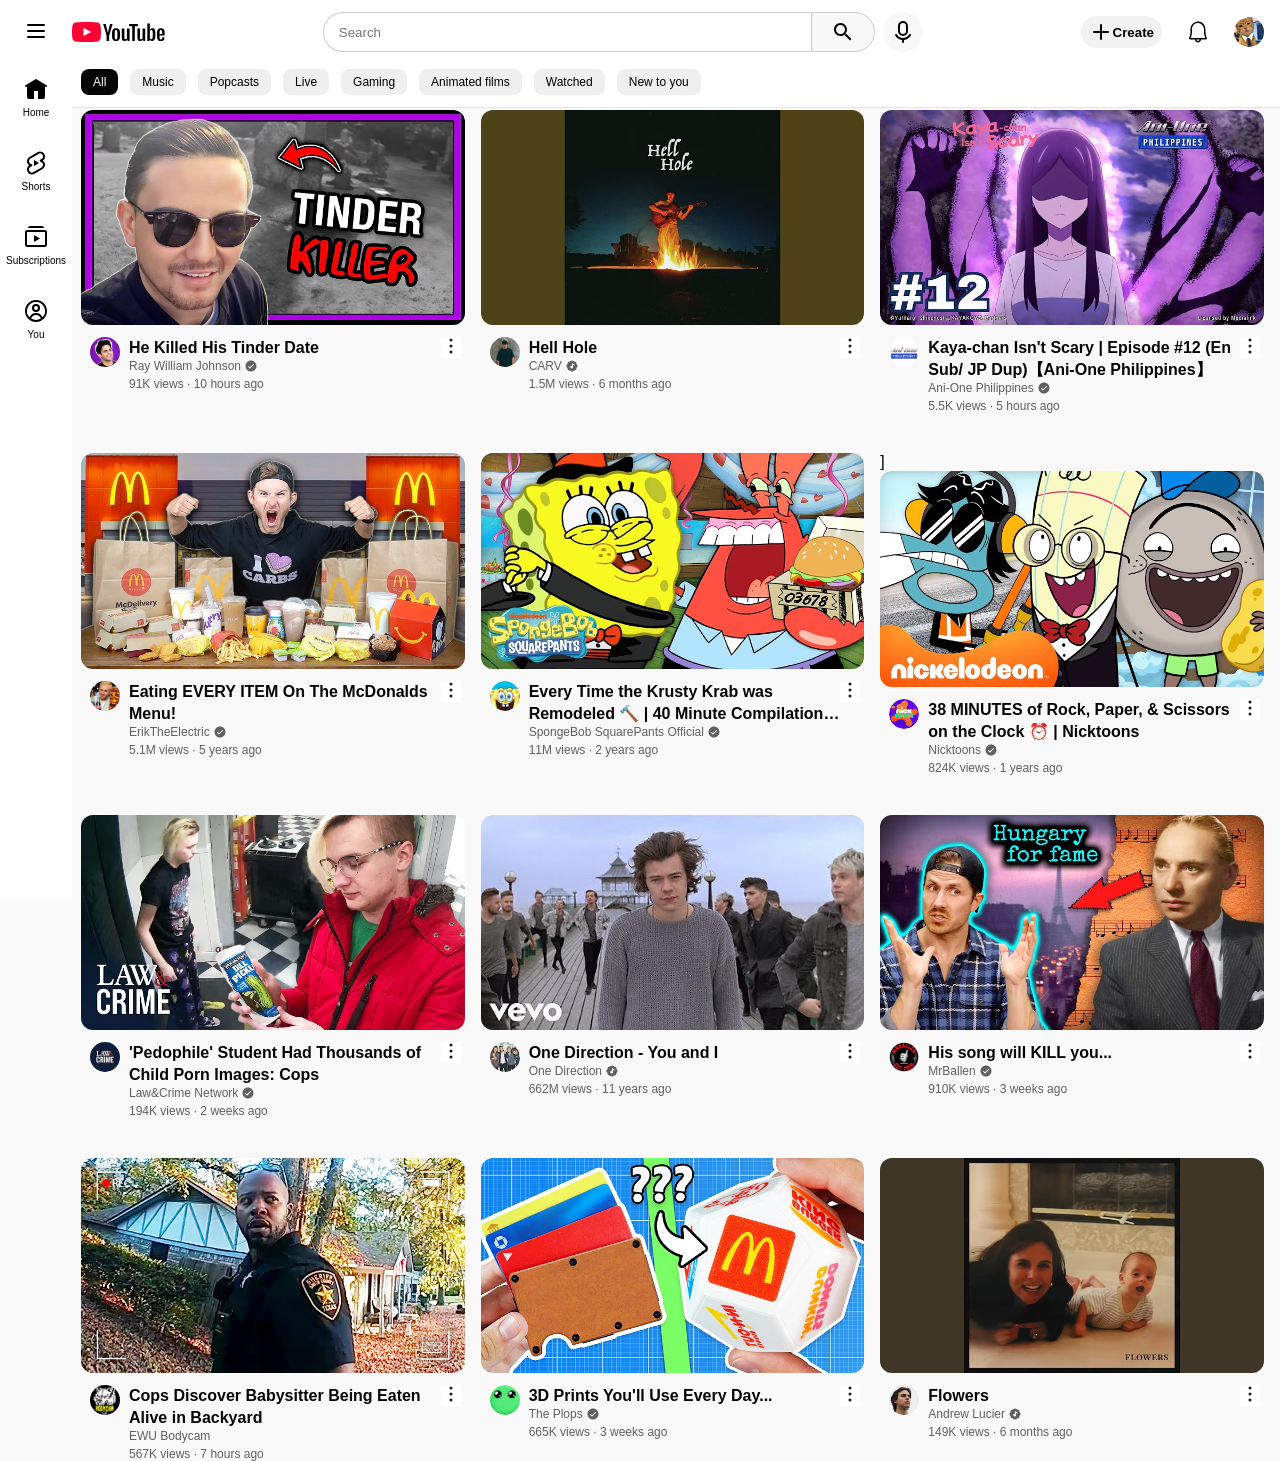
==== commit cd3d9b8d: "hover and link but not done" ====
--- a/try1.html
+++ b/try1.html
@@ -4,7 +4,7 @@
   <meta charset="UTF-8">
   <meta name="viewport" content="width=device-width, initial-scale=1.0">
   <title>Youtube clone</title>
-  <link rel="stylesheet" href="css/try1.css">
+  <link rel="stylesheet" href="try1.css">
   <link href="https://fonts.googleapis.com/css2?family=Roboto:wght@400;700&display=swap" rel="stylesheet">
 </head>
 
@@ -12,7 +12,7 @@
   <header class="vid-flexbox">
     <div class="left-section">
       <button class="menu">
-        <svg xmlns="http://www.w3.org/2000/svg" height="24" viewBox="0 0 24 24" width="24" focusable="false" aria-hidden="true" style="pointer-events: none; display: inherit; width: 100%; height: 100%;"><path d="M20 5H4a1 1 0 000 2h16a1 1 0 100-2Zm0 6H4a1 1 0 000 2h16a1 1 0 000-2Zm0 6H4a1 1 0 000 2h16a1 1 0 000-2Z"></path></svg>
+        <svg xmlns="http://www.w3.org/2000/svg" height="24" viewBox="0 0 24 24" width="24" focusable="false" aria-hidden="true"><path d="M20 5H4a1 1 0 000 2h16a1 1 0 100-2Zm0 6H4a1 1 0 000 2h16a1 1 0 000-2Zm0 6H4a1 1 0 000 2h16a1 1 0 000-2Z"></path></svg>
       </button>
       
       <div class="youtube-logo">
@@ -43,7 +43,7 @@
       </div>
 
       <button class="mic-icon">
-        <svg xmlns="http://www.w3.org/2000/svg" height="24" viewBox="0 0 24 24" width="24" focusable="false" aria-hidden="true" style="pointer-events: none; display: inherit; width: 100%; height: 100%;"><path d="M18.063 14.5a1 1 0 111.73 1A8.998 8.998 0 0113 19.942V22a1 1 0 11-2 0v-2.058A8.999 8.999 0 014.206 15.5l.866-.5.865-.5a7.002 7.002 0 0012.125 0ZM12 1a5 5 0 015 5v5a5 5 0 01-10 0V6a5 5 0 015-5ZM4.572 14.134a1 1 0 011.365.366l-1.731 1a1 1 0 01.366-1.366ZM12 3a3 3 0 00-3 3v5a3 3 0 106 0V6a3 3 0 00-3-3Z"></path></svg>
+        <svg xmlns="http://www.w3.org/2000/svg" height="24" viewBox="0 0 24 24" width="24" focusable="false" aria-hidden="true"><path d="M18.063 14.5a1 1 0 111.73 1A8.998 8.998 0 0113 19.942V22a1 1 0 11-2 0v-2.058A8.999 8.999 0 014.206 15.5l.866-.5.865-.5a7.002 7.002 0 0012.125 0ZM12 1a5 5 0 015 5v5a5 5 0 01-10 0V6a5 5 0 015-5ZM4.572 14.134a1 1 0 011.365.366l-1.731 1a1 1 0 01.366-1.366ZM12 3a3 3 0 00-3 3v5a3 3 0 106 0V6a3 3 0 00-3-3Z"></path></svg>
       </button>
     </div>
 
@@ -94,26 +94,32 @@
     </div>
   </header>
 
-  <section class="vid-grid">
-      <article class="vid-preview">
-        <div class="vid-card">
-          <img class="picture" src="picture/hq720.avif" alt="Video Thumbnail">
-        </div>
-
-        <div class="vid-container">
-          <div class="vid-profile">
-            <img class="profile" src="profile/channels4_profile.jpg" alt="Ray William Johnson">
+  <main class="vid-grid">
+      <article class="vid-preview">
+        <div class="vid-card">
+          <a href="https://youtu.be/NwhmuzT1C-o?si=WNlE4nDXPyc9sP62" target="_self">
+            <img class="picture" src="picture/hq720.avif" alt="Video Thumbnail">
+          </a>
+        </div>
+
+        <div class="vid-container">
+          <div class="vid-profile">
+            <a href="https://www.youtube.com/@RayWilliamJohnson" target="_self">
+              <img class="profile" src="profile/channels4_profile.jpg" alt="Ray William Johnson">
+            </a>
           </div>
 
           <div class="vid-info">
             <h3 class="vid-title">He Killed His Tinder Date</h3>
-                
-            <p class="vid-owner">
-              Ray William Johnson
-              <span class="badge">
-                <svg xmlns="http://www.w3.org/2000/svg" height="24" viewBox="0 0 24 24" width="24" focusable="false" aria-hidden="true" style="pointer-events: none; display: inherit; width: 100%; height: 100%;"><path d="M12 1C5.925 1 1 5.925 1 12s4.925 11 11 11 11-4.925 11-11S18.075 1 12 1Zm5.707 7.293a1 1 0 010 1.414L10 17.414l-3.707-3.707a1 1 0 111.414-1.414L10 14.586l6.293-6.293a1 1 0 011.414 0Z"></path></svg>
-              </span>
-            </p>
+          
+            <a href="https://www.youtube.com/@RayWilliamJohnson" target="_self" class="owner">
+              <p class="vid-owner">
+                Ray William Johnson
+                <span class="badge">
+                  <svg xmlns="http://www.w3.org/2000/svg" height="24" viewBox="0 0 24 24" width="24" focusable="false" aria-hidden="true" style="pointer-events: none; display: inherit; width: 100%; height: 100%;"><path d="M12 1C5.925 1 1 5.925 1 12s4.925 11 11 11 11-4.925 11-11S18.075 1 12 1Zm5.707 7.293a1 1 0 010 1.414L10 17.414l-3.707-3.707a1 1 0 111.414-1.414L10 14.586l6.293-6.293a1 1 0 011.414 0Z"></path></svg>
+                </span>
+              </p>
+            </a>
 
             <p class="vid-stats">91K views &#183; 10 hours ago</p>
           </div>
@@ -130,23 +136,29 @@
     <!------------------------------------------------------------------------------->
       <article class="vid-preview">
         <div class="vid-card">
-          <img class="picture" src="picture/hq721.avif" alt="Video Thumbnail">
-        </div>
-
-        <div class="vid-container">
-          <div class="vid-profile">
-            <img class="profile" src="profile/channels5_profile.jpg" alt="CARV">
+          <a href="https://youtu.be/mn9fCKO0K3w?si=dSSftF_TgjHoG4-c" target="_self">
+            <img class="picture" src="picture/hq721.avif" alt="Video Thumbnail">
+          </a>
+        </div>
+
+        <div class="vid-container">
+          <div class="vid-profile">
+            <a href="https://www.youtube.com/@carv.m4a" target="_self">
+              <img class="profile" src="profile/channels5_profile.jpg" alt="CARV">
+            </a>
           </div>
 
           <div class="vid-info">
             <h3 class="vid-title">Hell Hole</h3>
-                
-            <p class="vid-owner">
-              CARV
-              <span class="badge">
-                <svg xmlns="http://www.w3.org/2000/svg" height="24" viewBox="0 0 24 24" width="24" focusable="false" aria-hidden="true" style="pointer-events: none; display: inherit; width: 100%; height: 100%;"><path d="M9.03 2.242 8.272 3H7.2A4.2 4.2 0 003 7.2v1.072l-.758.758a4.2 4.2 0 000 5.94l.758.758V16.8A4.2 4.2 0 007.2 21h1.072l.758.758a4.2 4.2 0 005.94 0l.758-.758H16.8a4.2 4.2 0 004.2-4.2v-1.072l.758-.758a4.2 4.2 0 000-5.94L21 8.272V7.2A4.2 4.2 0 0016.8 3h-1.072l-.758-.758a4.2 4.2 0 00-5.94 0Zm7.73 6.638a.5.5 0 01.241.427v1.743a.256.256 0 01-.386.219L14.001 9.7v4.55a2.75 2.75 0 11-2-2.646V6.888a.5.5 0 01.759-.428l4 2.42Z"></path></svg>
-              </span>
-            </p>
+             
+            <a href="https://www.youtube.com/@carv.m4a" class="owner" target="_self">
+              <p class="vid-owner">
+                CARV
+                <span class="badge">
+                  <svg xmlns="http://www.w3.org/2000/svg" height="24" viewBox="0 0 24 24" width="24" focusable="false" aria-hidden="true" style="pointer-events: none; display: inherit; width: 100%; height: 100%;"><path d="M9.03 2.242 8.272 3H7.2A4.2 4.2 0 003 7.2v1.072l-.758.758a4.2 4.2 0 000 5.94l.758.758V16.8A4.2 4.2 0 007.2 21h1.072l.758.758a4.2 4.2 0 005.94 0l.758-.758H16.8a4.2 4.2 0 004.2-4.2v-1.072l.758-.758a4.2 4.2 0 000-5.94L21 8.272V7.2A4.2 4.2 0 0016.8 3h-1.072l-.758-.758a4.2 4.2 0 00-5.94 0Zm7.73 6.638a.5.5 0 01.241.427v1.743a.256.256 0 01-.386.219L14.001 9.7v4.55a2.75 2.75 0 11-2-2.646V6.888a.5.5 0 01.759-.428l4 2.42Z"></path></svg>
+                </span>
+              </p>
+            </a>
 
             <p class="vid-stats">1.5M views &#183; 6 months ago</p>
           </div>
@@ -164,23 +176,30 @@
 
       <article class="vid-preview">
         <div class="vid-card">
-          <img class="picture" src="picture/hq722.avif" alt="Video Thumbnail">
-        </div>
-
-        <div class="vid-container">
-          <div class="vid-profile">
-            <img class="profile" src="profile/channels6_profile.jpg" alt="Ani-One Philippines">
+          <a href="https://youtu.be/DqWLnlO0JiE?si=WU8luRqJFkaTdvid" target="_self">
+            <img class="picture" src="picture/hq722.avif" alt="Video Thumbnail">
+          </a>
+        </div>
+
+        <div class="vid-container">
+          <div class="vid-profile">
+            <a href="https://www.youtube.com/@AniOnePhilippines" target="_self">
+              <img class="profile" src="profile/channels6_profile.jpg" alt="Ani-One Philippines">
+            </a>
           </div>
 
           <div class="vid-info">
             <h3 class="vid-title">Kaya-chan Isn't Scary | Episode #12 (En Sub/ JP Dup)【Ani-One Philippines】</h3>
-                
-            <p class="vid-owner">
-              Ani-One Philippines
-              <span class="badge">
-                <svg xmlns="http://www.w3.org/2000/svg" height="24" viewBox="0 0 24 24" width="24" focusable="false" aria-hidden="true" style="pointer-events: none; display: inherit; width: 100%; height: 100%;"><path d="M12 1C5.925 1 1 5.925 1 12s4.925 11 11 11 11-4.925 11-11S18.075 1 12 1Zm5.707 7.293a1 1 0 010 1.414L10 17.414l-3.707-3.707a1 1 0 111.414-1.414L10 14.586l6.293-6.293a1 1 0 011.414 0Z"></path></svg>
-              </span>
-            </p>
+            
+            <a href="https://www.youtube.com/@AniOnePhilippines" class="owner" target="_self">
+              <p class="vid-owner">
+                Ani-One Philippines
+                <span class="badge">
+                  <svg xmlns="http://www.w3.org/2000/svg" height="24" viewBox="0 0 24 24" width="24" focusable="false" aria-hidden="true" style="pointer-events: none; display: inherit; width: 100%; height: 100%;"><path d="M12 1C5.925 1 1 5.925 1 12s4.925 11 11 11 11-4.925 11-11S18.075 1 12 1Zm5.707 7.293a1 1 0 010 1.414L10 17.414l-3.707-3.707a1 1 0 111.414-1.414L10 14.586l6.293-6.293a1 1 0 011.414 0Z"></path></svg>
+                </span>
+              </p>
+            </a>
+
 
             <p class="vid-stats">5.5K views &#183; 5 hours ago</p>
           </div>
@@ -198,23 +217,29 @@
 
       <article class="vid-preview">
         <div class="vid-card">
-          <img class="picture" src="picture/hq723.avif" alt="Video Thumbnail">
-        </div>
-
-        <div class="vid-container">
-          <div class="vid-profile">
-            <img class="profile" src="profile/channels7_profile.jpg" alt="ErikTheElectric">
+          <a href="https://youtu.be/s1hOKosHX6c?si=hWaYbymA878tiMEv" target="_self">
+            <img class="picture" src="picture/hq723.avif" alt="Video Thumbnail">
+          </a>
+        </div>
+
+        <div class="vid-container">
+          <div class="vid-profile">
+            <a href="https://youtube.come/@ErikTheElectric" target="_self">
+              <img class="profile" src="profile/channels7_profile.jpg" alt="ErikTheElectric">
+            </a>
           </div>
 
           <div class="vid-info">
             <h3 class="vid-title">Eating EVERY ITEM On The McDonalds Menu!</h3>
-                
-            <p class="vid-owner">
-              ErikTheElectric
-              <span class="badge">
-                <svg xmlns="http://www.w3.org/2000/svg" height="24" viewBox="0 0 24 24" width="24" focusable="false" aria-hidden="true" style="pointer-events: none; display: inherit; width: 100%; height: 100%;"><path d="M12 1C5.925 1 1 5.925 1 12s4.925 11 11 11 11-4.925 11-11S18.075 1 12 1Zm5.707 7.293a1 1 0 010 1.414L10 17.414l-3.707-3.707a1 1 0 111.414-1.414L10 14.586l6.293-6.293a1 1 0 011.414 0Z"></path></svg>
-              </span>
-            </p>
+            
+            <a href="https://youtube.come/@ErikTheElectric" class="owner" target="_self">
+              <p class="vid-owner">
+                ErikTheElectric
+                <span class="badge">
+                  <svg xmlns="http://www.w3.org/2000/svg" height="24" viewBox="0 0 24 24" width="24" focusable="false" aria-hidden="true" style="pointer-events: none; display: inherit; width: 100%; height: 100%;"><path d="M12 1C5.925 1 1 5.925 1 12s4.925 11 11 11 11-4.925 11-11S18.075 1 12 1Zm5.707 7.293a1 1 0 010 1.414L10 17.414l-3.707-3.707a1 1 0 111.414-1.414L10 14.586l6.293-6.293a1 1 0 011.414 0Z"></path></svg>
+                </span>
+              </p>
+            </a>
 
             <p class="vid-stats">5.1M views &#183; 5 years ago</p>
           </div>
@@ -233,23 +258,30 @@
 
       <article class="vid-preview">
         <div class="vid-card">
-          <img class="picture" src="picture/hq724.avif" alt="Video Thumbnail">
-        </div>
-
-        <div class="vid-container">
-          <div class="vid-profile">
-            <img class="profile" src="profile/channels8_profile.jpg" alt="SpongeBob SquarePants Official">
+          <a href="" target="_self">
+            <img class="picture" src="picture/hq724.avif" alt="Video Thumbnail">
+          </a>
+        </div>
+
+        <div class="vid-container">
+          <div class="vid-profile">
+            <a href="" target="_self">
+              <img class="profile" src="profile/channels8_profile.jpg" alt="SpongeBob SquarePants Official">
+            </a>
           </div>
 
           <div class="vid-info">
             <h3 class="vid-title">Every Time the Krusty Krab was Remodeled 🔨 | 40 Minute Compilation | SpongeBob</h3>
-                
-            <p class="vid-owner">
-              SpongeBob SquarePants Official
-              <span class="badge">
-                <svg xmlns="http://www.w3.org/2000/svg" height="24" viewBox="0 0 24 24" width="24" focusable="false" aria-hidden="true" style="pointer-events: none; display: inherit; width: 100%; height: 100%;"><path d="M12 1C5.925 1 1 5.925 1 12s4.925 11 11 11 11-4.925 11-11S18.075 1 12 1Zm5.707 7.293a1 1 0 010 1.414L10 17.414l-3.707-3.707a1 1 0 111.414-1.414L10 14.586l6.293-6.293a1 1 0 011.414 0Z"></path></svg>
-              </span>
-            </p>
+            
+            <a href="" class="owner" target="_self">
+              <p class="vid-owner">
+                SpongeBob SquarePants Official
+                <span class="badge">
+                  <svg xmlns="http://www.w3.org/2000/svg" height="24" viewBox="0 0 24 24" width="24" focusable="false" aria-hidden="true" style="pointer-events: none; display: inherit; width: 100%; height: 100%;"><path d="M12 1C5.925 1 1 5.925 1 12s4.925 11 11 11 11-4.925 11-11S18.075 1 12 1Zm5.707 7.293a1 1 0 010 1.414L10 17.414l-3.707-3.707a1 1 0 111.414-1.414L10 14.586l6.293-6.293a1 1 0 011.414 0Z"></path></svg>
+                </span>
+              </p>
+            </a>
+
 
             <p class="vid-stats">11M views &#183; 2 years ago</p>
           </div>
@@ -267,24 +299,30 @@
     <!------------------------------------------------------------------------------->
 
       <article class="vid-preview">
-        <div class="vid-card">
-          <img class="picture" src="picture/hq725.avif" alt="Video Thumbnail">
-        </div>
-
-        <div class="vid-container">
-          <div class="vid-profile">
-            <img class="profile" src="profile/channels9_profile.jpg" alt="Nicktoons">
+        <div class="vid-card">]
+          <a href="" target="_self">
+            <img class="picture" src="picture/hq725.avif" alt="Video Thumbnail">
+          </a>
+        </div>
+
+        <div class="vid-container">
+          <div class="vid-profile">
+            <a href="" target="_self">
+              <img class="profile" src="profile/channels9_profile.jpg" alt="Nicktoons">
+            </a>
           </div>
 
           <div class="vid-info">
             <h3 class="vid-title">38 MINUTES of Rock, Paper, & Scissors on the Clock ⏰ | Nicktoons</h3>
                 
-            <p class="vid-owner">
-              Nicktoons
-              <span class="badge">
-                <svg xmlns="http://www.w3.org/2000/svg" height="24" viewBox="0 0 24 24" width="24" focusable="false" aria-hidden="true" style="pointer-events: none; display: inherit; width: 100%; height: 100%;"><path d="M12 1C5.925 1 1 5.925 1 12s4.925 11 11 11 11-4.925 11-11S18.075 1 12 1Zm5.707 7.293a1 1 0 010 1.414L10 17.414l-3.707-3.707a1 1 0 111.414-1.414L10 14.586l6.293-6.293a1 1 0 011.414 0Z"></path></svg>
-              </span>
-            </p>
+            <a href="" class="owner" target="_self">
+              <p class="vid-owner">
+                Nicktoons
+                <span class="badge">
+                  <svg xmlns="http://www.w3.org/2000/svg" height="24" viewBox="0 0 24 24" width="24" focusable="false" aria-hidden="true" style="pointer-events: none; display: inherit; width: 100%; height: 100%;"><path d="M12 1C5.925 1 1 5.925 1 12s4.925 11 11 11 11-4.925 11-11S18.075 1 12 1Zm5.707 7.293a1 1 0 010 1.414L10 17.414l-3.707-3.707a1 1 0 111.414-1.414L10 14.586l6.293-6.293a1 1 0 011.414 0Z"></path></svg>
+                </span>
+              </p>
+            </a>
 
             <p class="vid-stats">824K views &#183; 1 years ago</p>
           </div>
@@ -303,23 +341,29 @@
 
       <article class="vid-preview">
         <div class="vid-card">
-          <img class="picture" src="picture/hq726.avif" alt="Video Thumbnail">
-        </div>
-
-        <div class="vid-container">
-          <div class="vid-profile">
-            <img class="profile" src="profile/channels10_profile.jpg" alt="Law&Crime Network">
+          <a href="" target="_self">
+            <img class="picture" src="picture/hq726.avif" alt="Video Thumbnail">            
+          </a>
+        </div>
+
+        <div class="vid-container">
+          <div class="vid-profile">
+            <a href="" target="_self">
+              <img class="profile" src="profile/channels10_profile.jpg" alt="Law&Crime Network">
+            </a>
           </div>
 
           <div class="vid-info">
             <h3 class="vid-title">'Pedophile' Student Had Thousands of Child Porn Images: Cops</h3>
                 
-            <p class="vid-owner">
-              Law&Crime Network
-              <span class="badge">
-                <svg xmlns="http://www.w3.org/2000/svg" height="24" viewBox="0 0 24 24" width="24" focusable="false" aria-hidden="true" style="pointer-events: none; display: inherit; width: 100%; height: 100%;"><path d="M12 1C5.925 1 1 5.925 1 12s4.925 11 11 11 11-4.925 11-11S18.075 1 12 1Zm5.707 7.293a1 1 0 010 1.414L10 17.414l-3.707-3.707a1 1 0 111.414-1.414L10 14.586l6.293-6.293a1 1 0 011.414 0Z"></path></svg>
-              </span>
-            </p>
+            <a href="" class="owner" target="_self">
+              <p class="vid-owner">
+                Law&Crime Network
+                <span class="badge">
+                  <svg xmlns="http://www.w3.org/2000/svg" height="24" viewBox="0 0 24 24" width="24" focusable="false" aria-hidden="true" style="pointer-events: none; display: inherit; width: 100%; height: 100%;"><path d="M12 1C5.925 1 1 5.925 1 12s4.925 11 11 11 11-4.925 11-11S18.075 1 12 1Zm5.707 7.293a1 1 0 010 1.414L10 17.414l-3.707-3.707a1 1 0 111.414-1.414L10 14.586l6.293-6.293a1 1 0 011.414 0Z"></path></svg>
+                </span>
+              </p>
+            </a>
 
             <p class="vid-stats">194K views &#183; 2 weeks ago</p>
           </div>
@@ -338,23 +382,29 @@
 
       <article class="vid-preview">
         <div class="vid-card">
-          <img class="picture" src="picture/hq727.avif" alt="Video Thumbnail">
-        </div>
-
-        <div class="vid-container">
-          <div class="vid-profile">
-            <img class="profile" src="profile/channels11_profile.jpg" alt="One Direction">
+          <a href="" target="_self">
+            <img class="picture" src="picture/hq727.avif" alt="Video Thumbnail">
+          </a>
+        </div>
+
+        <div class="vid-container">
+          <div class="vid-profile">
+            <a href="" target="_self">
+              <img class="profile" src="profile/channels11_profile.jpg" alt="One Direction">
+            </a>
           </div>
 
           <div class="vid-info">
             <h3 class="vid-title">One Direction - You and I</h3>
                 
-            <p class="vid-owner">
-              One Direction 
-              <span class="badge">
-                <svg xmlns="http://www.w3.org/2000/svg" height="24" viewBox="0 0 24 24" width="24" focusable="false" aria-hidden="true" style="pointer-events: none; display: inherit; width: 100%; height: 100%;"><path d="M9.03 2.242 8.272 3H7.2A4.2 4.2 0 003 7.2v1.072l-.758.758a4.2 4.2 0 000 5.94l.758.758V16.8A4.2 4.2 0 007.2 21h1.072l.758.758a4.2 4.2 0 005.94 0l.758-.758H16.8a4.2 4.2 0 004.2-4.2v-1.072l.758-.758a4.2 4.2 0 000-5.94L21 8.272V7.2A4.2 4.2 0 0016.8 3h-1.072l-.758-.758a4.2 4.2 0 00-5.94 0Zm7.73 6.638a.5.5 0 01.241.427v1.743a.256.256 0 01-.386.219L14.001 9.7v4.55a2.75 2.75 0 11-2-2.646V6.888a.5.5 0 01.759-.428l4 2.42Z"></path></svg>
-              </span>
-            </p>
+            <a href="" class="owner" target="_self">
+              <p class="vid-owner">
+                One Direction 
+                <span class="badge">
+                  <svg xmlns="http://www.w3.org/2000/svg" height="24" viewBox="0 0 24 24" width="24" focusable="false" aria-hidden="true" style="pointer-events: none; display: inherit; width: 100%; height: 100%;"><path d="M9.03 2.242 8.272 3H7.2A4.2 4.2 0 003 7.2v1.072l-.758.758a4.2 4.2 0 000 5.94l.758.758V16.8A4.2 4.2 0 007.2 21h1.072l.758.758a4.2 4.2 0 005.94 0l.758-.758H16.8a4.2 4.2 0 004.2-4.2v-1.072l.758-.758a4.2 4.2 0 000-5.94L21 8.272V7.2A4.2 4.2 0 0016.8 3h-1.072l-.758-.758a4.2 4.2 0 00-5.94 0Zm7.73 6.638a.5.5 0 01.241.427v1.743a.256.256 0 01-.386.219L14.001 9.7v4.55a2.75 2.75 0 11-2-2.646V6.888a.5.5 0 01.759-.428l4 2.42Z"></path></svg>
+                </span>
+              </p>
+            </a>
 
             <p class="vid-stats">662M views &#183; 11 years ago</p>
           </div>
@@ -373,23 +423,29 @@
 
       <article class="vid-preview">
         <div class="vid-card">
-          <img class="picture" src="picture/hq728.avif" alt="Video Thumbnail">
-        </div>
-
-        <div class="vid-container">
-          <div class="vid-profile">
-            <img class="profile" src="profile/channels12_profile.jpg" alt="MrBallen">
+          <a href="" target="_self">
+            <img class="picture" src="picture/hq728.avif" alt="Video Thumbnail">
+          </a>
+        </div>
+
+        <div class="vid-container">
+          <div class="vid-profile">
+            <a href="" target="_self">
+              <img class="profile" src="profile/channels12_profile.jpg" alt="MrBallen">
+            </a>
           </div>
 
           <div class="vid-info">
             <h3 class="vid-title">His song will KILL you...</h3>
                 
-            <p class="vid-owner">
-              MrBallen
-              <span class="badge">
-                <svg xmlns="http://www.w3.org/2000/svg" height="24" viewBox="0 0 24 24" width="24" focusable="false" aria-hidden="true" style="pointer-events: none; display: inherit; width: 100%; height: 100%;"><path d="M12 1C5.925 1 1 5.925 1 12s4.925 11 11 11 11-4.925 11-11S18.075 1 12 1Zm5.707 7.293a1 1 0 010 1.414L10 17.414l-3.707-3.707a1 1 0 111.414-1.414L10 14.586l6.293-6.293a1 1 0 011.414 0Z"></path></svg>
-              </span>
-            </p>
+            <a href="" class="owner" target="_self">
+              <p class="vid-owner">
+                MrBallen
+                <span class="badge">
+                  <svg xmlns="http://www.w3.org/2000/svg" height="24" viewBox="0 0 24 24" width="24" focusable="false" aria-hidden="true" style="pointer-events: none; display: inherit; width: 100%; height: 100%;"><path d="M12 1C5.925 1 1 5.925 1 12s4.925 11 11 11 11-4.925 11-11S18.075 1 12 1Zm5.707 7.293a1 1 0 010 1.414L10 17.414l-3.707-3.707a1 1 0 111.414-1.414L10 14.586l6.293-6.293a1 1 0 011.414 0Z"></path></svg>
+                </span>
+              </p>
+            </a>
 
             <p class="vid-stats">910K views &#183; 3 weeks ago</p>
           </div>
@@ -408,20 +464,26 @@
 
       <article class="vid-preview">
         <div class="vid-card">
-          <img class="picture" src="picture/hq729.avif" alt="Video Thumbnail">
-        </div>
-
-        <div class="vid-container">
-          <div class="vid-profile">
-            <img class="profile" src="profile/channels13_profile.jpg" alt="EWU Bodycam">
+          <a href="" target="_self">
+            <img class="picture" src="picture/hq729.avif" alt="Video Thumbnail">
+          </a>
+        </div>
+
+        <div class="vid-container">
+          <div class="vid-profile">
+            <a href="" target="_self">
+              <img class="profile" src="profile/channels13_profile.jpg" alt="EWU Bodycam">
+            </a>
           </div>
 
           <div class="vid-info">
             <h3 class="vid-title">Cops Discover Babysitter Being Eaten Alive in Backyard</h3>
-                
-            <p class="vid-owner">
-              EWU Bodycam
-            </p>
+              
+            <a href="" class="owner" target="_self">
+              <p class="vid-owner">
+                EWU Bodycam
+              </p>
+            </a>
 
             <p class="vid-stats">567K views &#183; 7 hours ago</p>
           </div>
@@ -440,23 +502,29 @@
 
       <article class="vid-preview">
         <div class="vid-card">
-          <img class="picture" src="picture/hq7210.avif" alt="Video Thumbnail">
-        </div>
-
-        <div class="vid-container">
-          <div class="vid-profile">
-            <img class="profile" src="profile/channels14_profile.jpg" alt="The Plops">
+          <a href="">
+            <img class="picture" src="picture/hq7210.avif" alt="Video Thumbnail">
+          </a>
+        </div>
+
+        <div class="vid-container">
+          <div class="vid-profile">
+            <a href="" target="_self">
+              <img class="profile" src="profile/channels14_profile.jpg" alt="The Plops">
+            </a>
           </div>
 
           <div class="vid-info">
             <h3 class="vid-title">3D Prints You'll Use Every Day...</h3>
-                
-            <p class="vid-owner">
-              The Plops
-              <span class="badge">
-                <svg xmlns="http://www.w3.org/2000/svg" height="24" viewBox="0 0 24 24" width="24" focusable="false" aria-hidden="true" style="pointer-events: none; display: inherit; width: 100%; height: 100%;"><path d="M12 1C5.925 1 1 5.925 1 12s4.925 11 11 11 11-4.925 11-11S18.075 1 12 1Zm5.707 7.293a1 1 0 010 1.414L10 17.414l-3.707-3.707a1 1 0 111.414-1.414L10 14.586l6.293-6.293a1 1 0 011.414 0Z"></path></svg>
-              </span>
-            </p>
+               
+            <a href="" class="owner" target="_self">
+              <p class="vid-owner">
+                The Plops
+                <span class="badge">
+                  <svg xmlns="http://www.w3.org/2000/svg" height="24" viewBox="0 0 24 24" width="24" focusable="false" aria-hidden="true" style="pointer-events: none; display: inherit; width: 100%; height: 100%;"><path d="M12 1C5.925 1 1 5.925 1 12s4.925 11 11 11 11-4.925 11-11S18.075 1 12 1Zm5.707 7.293a1 1 0 010 1.414L10 17.414l-3.707-3.707a1 1 0 111.414-1.414L10 14.586l6.293-6.293a1 1 0 011.414 0Z"></path></svg>
+                </span>
+              </p>
+            </a>
 
             <p class="vid-stats">665K views &#183; 3 weeks ago</p>
           </div>
@@ -475,23 +543,29 @@
 
       <article class="vid-preview">
         <div class="vid-card">
-          <img class="picture" src="picture/hq7211.avif" alt="Video Thumbnail">
-        </div>
-
-        <div class="vid-container">
-          <div class="vid-profile">
-            <img class="profile" src="profile/channels15_profile.jpg" alt="Andrew Lucier">
+          <a href="" target="_self">
+            <img class="picture" src="picture/hq7211.avif" alt="Video Thumbnail">
+          </a>
+        </div>
+
+        <div class="vid-container">
+          <div class="vid-profile">
+            <a href="" target="_self">
+              <img class="profile" src="profile/channels15_profile.jpg" alt="Andrew Lucier">
+            </a>
           </div>
 
           <div class="vid-info">
             <h3 class="vid-title">Flowers</h3>
-                
-            <p class="vid-owner"> 
-              Andrew Lucier
-              <span class="badge">
-                <svg xmlns="http://www.w3.org/2000/svg" height="24" viewBox="0 0 24 24" width="24" focusable="false" aria-hidden="true" style="pointer-events: none; display: inherit; width: 100%; height: 100%;"><path d="M9.03 2.242 8.272 3H7.2A4.2 4.2 0 003 7.2v1.072l-.758.758a4.2 4.2 0 000 5.94l.758.758V16.8A4.2 4.2 0 007.2 21h1.072l.758.758a4.2 4.2 0 005.94 0l.758-.758H16.8a4.2 4.2 0 004.2-4.2v-1.072l.758-.758a4.2 4.2 0 000-5.94L21 8.272V7.2A4.2 4.2 0 0016.8 3h-1.072l-.758-.758a4.2 4.2 0 00-5.94 0Zm7.73 6.638a.5.5 0 01.241.427v1.743a.256.256 0 01-.386.219L14.001 9.7v4.55a2.75 2.75 0 11-2-2.646V6.888a.5.5 0 01.759-.428l4 2.42Z"></path></svg>
-              </span>
-            </p>
+              
+            <a href="" class="owner" target="_self">
+              <p class="vid-owner"> 
+                Andrew Lucier
+                <span class="badge">
+                  <svg xmlns="http://www.w3.org/2000/svg" height="24" viewBox="0 0 24 24" width="24" focusable="false" aria-hidden="true" style="pointer-events: none; display: inherit; width: 100%; height: 100%;"><path d="M9.03 2.242 8.272 3H7.2A4.2 4.2 0 003 7.2v1.072l-.758.758a4.2 4.2 0 000 5.94l.758.758V16.8A4.2 4.2 0 007.2 21h1.072l.758.758a4.2 4.2 0 005.94 0l.758-.758H16.8a4.2 4.2 0 004.2-4.2v-1.072l.758-.758a4.2 4.2 0 000-5.94L21 8.272V7.2A4.2 4.2 0 0016.8 3h-1.072l-.758-.758a4.2 4.2 0 00-5.94 0Zm7.73 6.638a.5.5 0 01.241.427v1.743a.256.256 0 01-.386.219L14.001 9.7v4.55a2.75 2.75 0 11-2-2.646V6.888a.5.5 0 01.759-.428l4 2.42Z"></path></svg>
+                </span>
+              </p>
+            </a>
 
             <p class="vid-stats">149K views &#183; 6 months ago</p>
           </div>
@@ -505,6 +579,6 @@
           </button>
         </div>
       </article>
-  </section>
+    </main>
 </body>
 </html>
--- a/try1.css
+++ b/try1.css
@@ -0,0 +1,277 @@
+*{
+  padding: 0%;
+  margin: 0%;
+  box-sizing: border-box;
+  font-family: 'Roboto', sans-serif;
+}
+body {
+  background-color: #f9f9f9;
+}
+.vid-flexbox{
+  display: flex;
+  padding: 12px 16px;
+  height: auto;
+  flex-direction: row;
+  flex-wrap: wrap;
+  justify-content: space-between;
+  align-items: center;
+  position: fixed;
+  top: 0;
+  left: 0;
+  right: 0;
+  background-color: white;
+  border-bottom: 1px solid #e5e5e5;
+  z-index: 100;
+}
+.left-section,
+.right-section{
+ display: flex;
+ align-items: center;
+ gap: 16px;
+}
+.middle-section{
+ display: flex;
+ flex: 1;
+ max-width: 600px;
+ justify-content: center;
+ gap: 8px;
+ margin: 0 40px;
+}
+
+.menu{
+  border: none;
+  background-color: white;
+  align-items: center;
+  justify-content: center;
+  width: 40px;
+  height: 40px;
+  border-radius: 50%;
+  transition: background-color 0.15s;
+  cursor: pointer;
+}
+.mic-icon:hover, 
+.notification:hover,
+.create-vid:hover,
+.menu:hover {
+  background-color: #e5e5e5;
+}
+
+.search-bar{
+  display: flex;
+  flex: 1;
+  align-items: center;  
+}
+.search-input{
+  flex: 1;
+  height: 40px;
+  padding-left: 15px;
+  border: 1px solid #cccccc;
+  border-right: none;
+  border-radius: 40px 0 0 40px;
+  outline: none;
+  cursor: text;
+}
+.search-input:focus{
+  border: 1px solid #1c62b9;
+  box-shadow: inset 0 1px 2px rgba(0,0,0,0.1);
+}
+.search-icon{
+  width: 64px;
+  height: 40px;
+  background-color: #f8f8f8;
+  display: flex;
+  justify-content: center;
+  align-items: center;
+  cursor: pointer;
+  border: 1px solid #cccccc;
+  border-radius: 0 40px 40px 0;
+  transition: background-color 0.15s;
+}
+.search-icon:hover,
+.mic-icon:hover{
+  background-color:#f0f0f0;
+}
+.mic-icon{
+  display: flex;
+  justify-content: center;
+  align-items: center;
+  background-color: #f8f8f8;
+  width: 40px;
+  height: 40px;
+  border-radius: 50%;
+  border: none;
+  cursor: pointer;
+  transition: backgound-color 0.15s;
+}
+
+
+.notification{
+  display: flex;
+  align-items: center;
+  justify-content: center;
+  width: 40px;
+  height: 40px;
+  border-radius: 50%;
+  border: none;
+  background-color: white;
+  transition: background-color 0.15s;
+  cursor: pointer;
+}
+.create-vid{
+  display: flex;
+  align-items: center;
+  padding: 4px 8px;
+  border: none;
+  border-radius: 20px;
+  background-color: #f2f2f2;
+  transition: background-color 0.15s;
+  cursor: pointer;
+}
+.create-vid span{
+  font-weight: bold;
+}
+
+.chip-contents{
+  display: flex;
+  width: 100%;
+  gap: 12px;
+  margin-top: 17px;
+  padding-left: 65px;
+  overflow-x: auto;
+}
+.chips{
+  font-size: 12px;
+  font-weight: 500;
+  border: none;
+  border-radius: 8px;
+  padding: 6px 12px;
+  white-space: nowrap;
+  cursor: pointer;
+}
+.all{
+  background-color: #050505;
+  color: white;
+}
+
+.side-bar{
+  position: fixed;
+  background-color: white;
+  justify-content: center;
+  top: 56px;
+  left: 0;
+  bottom: 0;
+  width: 72px;
+  z-index: 101;
+  padding-top: 4px;
+}
+.sidebar-link:hover {
+  background-color: #f2f2f2;
+}
+.sidebar-link{
+  display: flex;
+  flex-direction: column;
+  justify-content: center;
+  align-items: center;
+  height: 74px;
+  cursor: pointer;
+  border-radius: 10px;
+  margin: 0 4px;
+  transition: background-color 0.15s;
+}
+.sidebar-link span{
+  font-size: 10px;
+  font-weight: 400;
+}
+.sidebar-link svg{
+  width: 24px;
+  height: 24px;
+  margin-bottom: 6px;
+  transition: transform 0.1s;
+}
+
+.vid-grid{
+  display: grid;
+  grid-template-columns: 1fr 1fr 1fr;
+  column-gap: 16px;
+  row-gap: 40px;
+  margin-left: 65px;
+  padding: 110px 16px 0 16px;
+}
+
+.vid-container{
+ display: grid;
+ grid-template-columns: 48px 1fr 24px;
+ align-items: start;
+}
+.vid-profile{
+  margin-left: auto;
+  margin-right: auto;
+  display: block;
+}
+
+.picture{
+  width: 100%;
+  border-radius: 12px;
+  margin-bottom: 8px;
+  cursor: pointer;
+}
+.profile{
+  width: 30px;
+  height: 30px;
+  border-radius: 50px;
+  object-fit: contain;
+  margin: auto;
+  cursor: pointer;
+}
+
+.vid-info{
+  display: inline-block;
+  width: 1fr;
+}
+
+.vid-title{
+  font-size: 16px;
+  font-weight: bold;
+  line-height: 22px;
+  color: #050505;
+
+  /* webkit*/
+  display: -webkit-box;
+  -webkit-line-clamp: 2;
+  -webkit-box-orient: vertical;
+  overflow: hidden;
+}
+
+.vid-owner,
+.vid-stats{
+  display: flex;
+  font-size: 12px;
+  color: #606060;
+}
+
+.vid-owner{
+  gap: 4px;
+  align-items: center;
+  margin-bottom: 4px;
+  cursor: pointer;
+}
+.owner{
+  text-decoration: none;
+}
+.badge{
+  display: flex;
+  width: 12px;
+  height: 12px;
+  fill:  currentColor;
+}
+
+.ellipsis{
+  display: inline-block;
+  align-items: center;
+  width: 20px;
+  border: none;
+  background-color: white;
+}
+.ellipsis:hover{
+  cursor: pointer;
+}
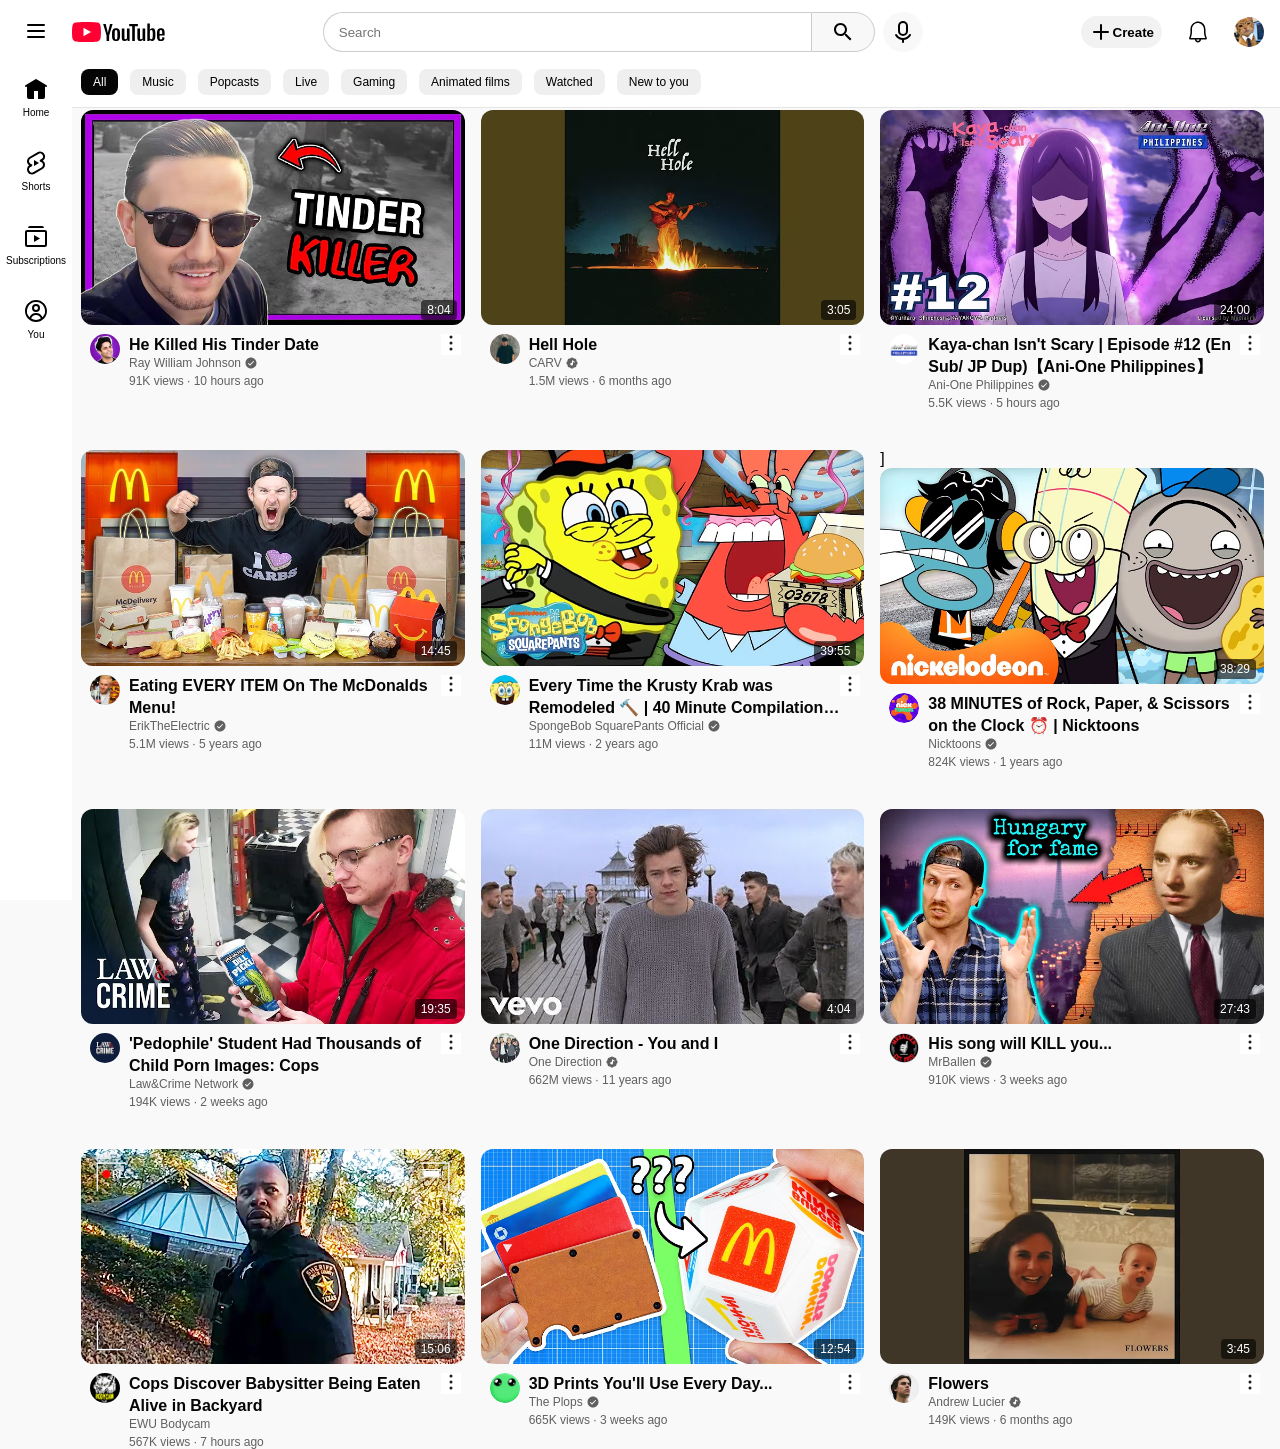
==== commit f7df16ff: "all done,link,badge shape and the logo for favicon" ====
--- a/try1.html
+++ b/try1.html
@@ -4,6 +4,7 @@
   <meta charset="UTF-8">
   <meta name="viewport" content="width=device-width, initial-scale=1.0">
   <title>Youtube clone</title>
+  <link rel="icon" type="image/svg+xml" href="picture/image.png">
   <link rel="stylesheet" href="try1.css">
   <link href="https://fonts.googleapis.com/css2?family=Roboto:wght@400;700&display=swap" rel="stylesheet">
 </head>
@@ -99,6 +100,7 @@
         <div class="vid-card">
           <a href="https://youtu.be/NwhmuzT1C-o?si=WNlE4nDXPyc9sP62" target="_self">
             <img class="picture" src="picture/hq720.avif" alt="Video Thumbnail">
+            <div class="time">8:04</div>
           </a>
         </div>
 
@@ -138,6 +140,7 @@
         <div class="vid-card">
           <a href="https://youtu.be/mn9fCKO0K3w?si=dSSftF_TgjHoG4-c" target="_self">
             <img class="picture" src="picture/hq721.avif" alt="Video Thumbnail">
+            <div class="time">3:05</div>
           </a>
         </div>
 
@@ -178,6 +181,7 @@
         <div class="vid-card">
           <a href="https://youtu.be/DqWLnlO0JiE?si=WU8luRqJFkaTdvid" target="_self">
             <img class="picture" src="picture/hq722.avif" alt="Video Thumbnail">
+            <div class="time">24:00</div>
           </a>
         </div>
 
@@ -219,6 +223,7 @@
         <div class="vid-card">
           <a href="https://youtu.be/s1hOKosHX6c?si=hWaYbymA878tiMEv" target="_self">
             <img class="picture" src="picture/hq723.avif" alt="Video Thumbnail">
+            <div class="time">14:45</div>
           </a>
         </div>
 
@@ -258,14 +263,15 @@
 
       <article class="vid-preview">
         <div class="vid-card">
-          <a href="" target="_self">
+          <a href="https://youtu.be/hTbtXmoZQo8?si=-prpvm1XN_nv9Efw" target="_self">
             <img class="picture" src="picture/hq724.avif" alt="Video Thumbnail">
-          </a>
-        </div>
-
-        <div class="vid-container">
-          <div class="vid-profile">
-            <a href="" target="_self">
+            <div class="time">39:55</div>
+          </a>
+        </div>
+
+        <div class="vid-container">
+          <div class="vid-profile">
+            <a href="https://youtube.com/@SpongeBobOfficial" target="_self">
               <img class="profile" src="profile/channels8_profile.jpg" alt="SpongeBob SquarePants Official">
             </a>
           </div>
@@ -273,7 +279,7 @@
           <div class="vid-info">
             <h3 class="vid-title">Every Time the Krusty Krab was Remodeled 🔨 | 40 Minute Compilation | SpongeBob</h3>
             
-            <a href="" class="owner" target="_self">
+            <a href="https://youtube.com/@SpongeBobOfficial" class="owner" target="_self">
               <p class="vid-owner">
                 SpongeBob SquarePants Official
                 <span class="badge">
@@ -300,14 +306,15 @@
 
       <article class="vid-preview">
         <div class="vid-card">]
-          <a href="" target="_self">
+          <a href="https://youtu.be/zbxWnirTeco?si=__TQXH6BQz8tGDOQ" target="_self">
             <img class="picture" src="picture/hq725.avif" alt="Video Thumbnail">
-          </a>
-        </div>
-
-        <div class="vid-container">
-          <div class="vid-profile">
-            <a href="" target="_self">
+            <div class="time">38:29</div>
+          </a>
+        </div>
+
+        <div class="vid-container">
+          <div class="vid-profile">
+            <a href="https://youtube.com/@Nicktoons" target="_self">
               <img class="profile" src="profile/channels9_profile.jpg" alt="Nicktoons">
             </a>
           </div>
@@ -315,7 +322,7 @@
           <div class="vid-info">
             <h3 class="vid-title">38 MINUTES of Rock, Paper, & Scissors on the Clock ⏰ | Nicktoons</h3>
                 
-            <a href="" class="owner" target="_self">
+            <a href="https://youtube.com/@Nicktoons" class="owner" target="_self">
               <p class="vid-owner">
                 Nicktoons
                 <span class="badge">
@@ -341,14 +348,15 @@
 
       <article class="vid-preview">
         <div class="vid-card">
-          <a href="" target="_self">
-            <img class="picture" src="picture/hq726.avif" alt="Video Thumbnail">            
-          </a>
-        </div>
-
-        <div class="vid-container">
-          <div class="vid-profile">
-            <a href="" target="_self">
+          <a href="https://youtu.be/T2RP8m3iI0o?si=gQKllhGRWyfNzvzK" target="_self">
+            <img class="picture" src="picture/hq726.avif" alt="Video Thumbnail">
+            <div class="time">19:35</div>        
+          </a>
+        </div>
+
+        <div class="vid-container">
+          <div class="vid-profile">
+            <a href="https://youtube.com/@LawAndCrime" target="_self">
               <img class="profile" src="profile/channels10_profile.jpg" alt="Law&Crime Network">
             </a>
           </div>
@@ -356,7 +364,7 @@
           <div class="vid-info">
             <h3 class="vid-title">'Pedophile' Student Had Thousands of Child Porn Images: Cops</h3>
                 
-            <a href="" class="owner" target="_self">
+            <a href="https://youtube.com/@LawAndCrime" class="owner" target="_self">
               <p class="vid-owner">
                 Law&Crime Network
                 <span class="badge">
@@ -382,14 +390,15 @@
 
       <article class="vid-preview">
         <div class="vid-card">
-          <a href="" target="_self">
+          <a href="https://youtu.be/_kqQDCxRCzM?si=_9KX-3fnKp5AJRDF" target="_self">
             <img class="picture" src="picture/hq727.avif" alt="Video Thumbnail">
-          </a>
-        </div>
-
-        <div class="vid-container">
-          <div class="vid-profile">
-            <a href="" target="_self">
+            <div class="time">4:04</div>
+          </a>
+        </div>
+
+        <div class="vid-container">
+          <div class="vid-profile">
+            <a href="https://youtube.com/@onedirectionchannel" target="_self">
               <img class="profile" src="profile/channels11_profile.jpg" alt="One Direction">
             </a>
           </div>
@@ -397,7 +406,7 @@
           <div class="vid-info">
             <h3 class="vid-title">One Direction - You and I</h3>
                 
-            <a href="" class="owner" target="_self">
+            <a href="https://youtube.com/@onedirectionchannel" class="owner" target="_self">
               <p class="vid-owner">
                 One Direction 
                 <span class="badge">
@@ -423,14 +432,15 @@
 
       <article class="vid-preview">
         <div class="vid-card">
-          <a href="" target="_self">
+          <a href="https://youtu.be/o_a5cELQUnQ?si=36SQmXFg4zUSyFu1" target="_self">
             <img class="picture" src="picture/hq728.avif" alt="Video Thumbnail">
-          </a>
-        </div>
-
-        <div class="vid-container">
-          <div class="vid-profile">
-            <a href="" target="_self">
+            <div class="time">27:43</div>
+          </a>
+        </div>
+
+        <div class="vid-container">
+          <div class="vid-profile">
+            <a href="https://youtube.com/@MrBallen" target="_self">
               <img class="profile" src="profile/channels12_profile.jpg" alt="MrBallen">
             </a>
           </div>
@@ -438,7 +448,7 @@
           <div class="vid-info">
             <h3 class="vid-title">His song will KILL you...</h3>
                 
-            <a href="" class="owner" target="_self">
+            <a href="https://youtube.com/@MrBallen" class="owner" target="_self">
               <p class="vid-owner">
                 MrBallen
                 <span class="badge">
@@ -464,14 +474,15 @@
 
       <article class="vid-preview">
         <div class="vid-card">
-          <a href="" target="_self">
+          <a href="https://youtu.be/CbuYkTpl3g0?si=DKBysNUgCBhNIeL8" target="_self">
             <img class="picture" src="picture/hq729.avif" alt="Video Thumbnail">
-          </a>
-        </div>
-
-        <div class="vid-container">
-          <div class="vid-profile">
-            <a href="" target="_self">
+            <div class="time">15:06</div>
+          </a>
+        </div>
+
+        <div class="vid-container">
+          <div class="vid-profile">
+            <a href="https://youtube.com/@EWUBodycam" target="_self">
               <img class="profile" src="profile/channels13_profile.jpg" alt="EWU Bodycam">
             </a>
           </div>
@@ -479,7 +490,7 @@
           <div class="vid-info">
             <h3 class="vid-title">Cops Discover Babysitter Being Eaten Alive in Backyard</h3>
               
-            <a href="" class="owner" target="_self">
+            <a href="https://youtube.com/@EWUBodycam" class="owner" target="_self">
               <p class="vid-owner">
                 EWU Bodycam
               </p>
@@ -502,14 +513,15 @@
 
       <article class="vid-preview">
         <div class="vid-card">
-          <a href="">
+          <a href="https://youtu.be/jQiVSU3h_9Y?si=NwW0XsZFijGcJ9vw" target="_self">
             <img class="picture" src="picture/hq7210.avif" alt="Video Thumbnail">
-          </a>
-        </div>
-
-        <div class="vid-container">
-          <div class="vid-profile">
-            <a href="" target="_self">
+            <div class="time">12:54</div>
+          </a>
+        </div>
+
+        <div class="vid-container">
+          <div class="vid-profile">
+            <a href="https://youtube.com/@theplopyt" target="_self">
               <img class="profile" src="profile/channels14_profile.jpg" alt="The Plops">
             </a>
           </div>
@@ -517,7 +529,7 @@
           <div class="vid-info">
             <h3 class="vid-title">3D Prints You'll Use Every Day...</h3>
                
-            <a href="" class="owner" target="_self">
+            <a href="https://youtube.com/@theplopyt" class="owner" target="_self">
               <p class="vid-owner">
                 The Plops
                 <span class="badge">
@@ -543,14 +555,15 @@
 
       <article class="vid-preview">
         <div class="vid-card">
-          <a href="" target="_self">
+          <a href="https://youtu.be/Sa3wC5l37qk?si=h769WjEuho50jXRQ" target="_self">
             <img class="picture" src="picture/hq7211.avif" alt="Video Thumbnail">
-          </a>
-        </div>
-
-        <div class="vid-container">
-          <div class="vid-profile">
-            <a href="" target="_self">
+            <div class="time">3:45</div>
+          </a>
+        </div>
+
+        <div class="vid-container">
+          <div class="vid-profile">
+            <a href="https://youtube.com/@AndrewLucierMusic" target="_self">
               <img class="profile" src="profile/channels15_profile.jpg" alt="Andrew Lucier">
             </a>
           </div>
@@ -558,7 +571,7 @@
           <div class="vid-info">
             <h3 class="vid-title">Flowers</h3>
               
-            <a href="" class="owner" target="_self">
+            <a href="https://youtube.com/@AndrewLucierMusic" class="owner" target="_self">
               <p class="vid-owner"> 
                 Andrew Lucier
                 <span class="badge">
--- a/try1.css
+++ b/try1.css
@@ -212,7 +212,7 @@
 .picture{
   width: 100%;
   border-radius: 12px;
-  margin-bottom: 8px;
+  margin-bottom: 5px;
   cursor: pointer;
 }
 .profile{
@@ -223,7 +223,21 @@
   margin: auto;
   cursor: pointer;
 }
-
+.vid-card{
+  display: inline-block;
+  position: relative;
+}
+.time{
+  position: absolute;
+  bottom: 8px;
+  right: 8px;
+  font-size: 12px;
+  padding: 3px 6px;
+  margin-bottom: 6px;
+  border-radius: 4px;
+  background-color: rgba(0,0,0,0.6);
+  color: white;
+}
 .vid-info{
   display: inline-block;
   width: 1fr;
